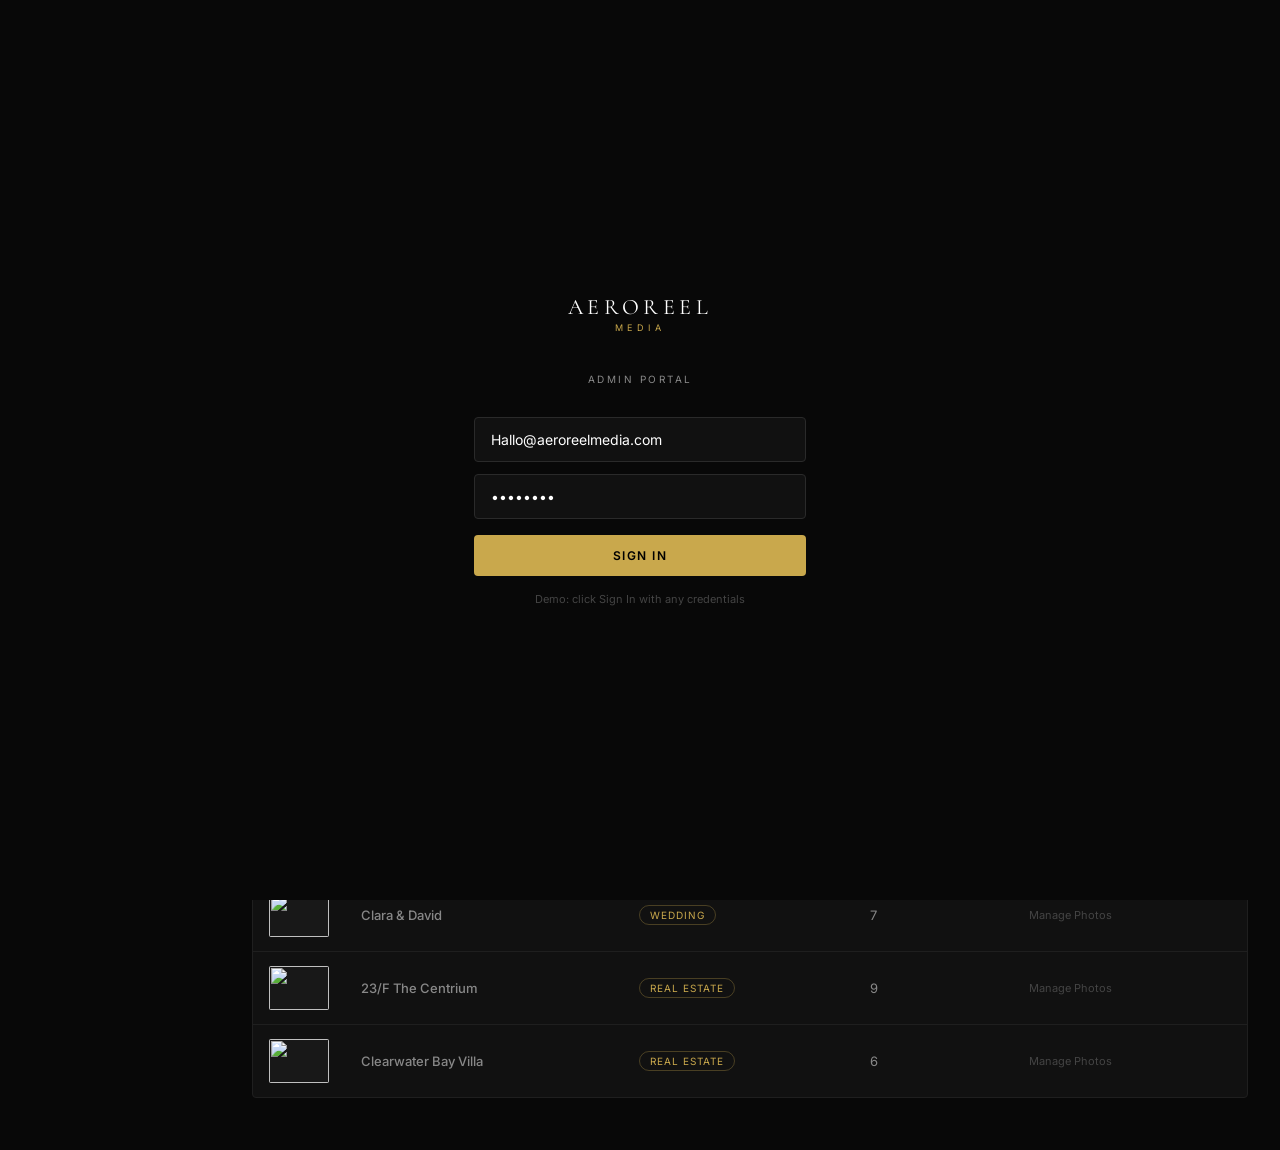
==== admin/index.html @ 2147b5cb "Restore: Aeroreel Media — aerial & visual storytelling site" ====
<!DOCTYPE html>
<html lang="en">
<head>
  <meta charset="UTF-8">
  <meta name="viewport" content="width=device-width, initial-scale=1.0">
  <title>Aeroreel Admin</title>
  <link rel="preconnect" href="https://fonts.googleapis.com">
  <link rel="preconnect" href="https://fonts.gstatic.com" crossorigin>
  <link href="https://fonts.googleapis.com/css2?family=Cormorant+Garamond:ital,wght@0,300;0,400;1,400&family=Inter:wght@300;400;500;600&display=swap" rel="stylesheet">
  <style>
    :root {
      --bg:     #080808;
      --bg-2:   #111111;
      --bg-3:   #181818;
      --border: #1f1f1f;
      --border2:#2a2a2a;
      --accent: #C9A84C;
      --text:   #ffffff;
      --text-2: #888888;
      --text-3: #444444;
      --green:  #4caf7d;
      --red:    #e06060;
      --blue:   #5b8dee;
      --serif:  'Cormorant Garamond', Georgia, serif;
      --sans:   'Inter', -apple-system, sans-serif;
      --r: 4px;
      --ease: 0.25s ease;
    }
    *, *::before, *::after { box-sizing: border-box; margin: 0; padding: 0; }
    body { background: var(--bg); color: var(--text); font-family: var(--sans); font-size: 14px; -webkit-font-smoothing: antialiased; }
    a { color: inherit; text-decoration: none; }
    button { cursor: pointer; font-family: var(--sans); border: none; background: none; color: inherit; }
    input, textarea, select { font-family: var(--sans); }

    /* ── Login ── */
    .login-screen {
      position: fixed; inset: 0; background: var(--bg);
      display: flex; align-items: center; justify-content: center; z-index: 999;
      transition: opacity 0.4s ease;
    }
    .login-screen.hidden { opacity: 0; pointer-events: none; }
    .login-box { width: 100%; max-width: 380px; padding: 0 24px; display: flex; flex-direction: column; align-items: center; }
    .login-logo { margin-bottom: 40px; text-align: center; }
    .login-logo .logo-text { font-family: var(--serif); font-size: 22px; letter-spacing: 0.2em; }
    .login-logo .logo-sub { font-size: 9px; letter-spacing: 0.5em; color: var(--accent); text-transform: uppercase; margin-top: 2px; }
    .login-badge { font-size: 10px; letter-spacing: 0.25em; text-transform: uppercase; color: var(--text-2); margin-bottom: 32px; }
    .login-box input { width: 100%; padding: 13px 16px; margin-bottom: 12px; background: var(--bg-2); border: 1px solid var(--border2); border-radius: var(--r); color: var(--text); font-size: 14px; outline: none; transition: border-color var(--ease); }
    .login-box input:focus { border-color: var(--accent); }
    .login-box input::placeholder { color: var(--text-3); }
    .btn-login { width: 100%; padding: 13px; background: var(--accent); color: #000; font-size: 12px; font-weight: 600; letter-spacing: 0.12em; text-transform: uppercase; border-radius: var(--r); transition: background var(--ease); margin-top: 4px; }
    .btn-login:hover { background: #dbb85c; }
    .login-hint { font-size: 11px; color: var(--text-3); margin-top: 16px; }

    /* ── Layout ── */
    .admin-layout { display: flex; min-height: 100vh; }

    /* ── Sidebar ── */
    .sidebar { width: 220px; flex-shrink: 0; background: var(--bg-2); border-right: 1px solid var(--border); display: flex; flex-direction: column; position: fixed; top: 0; left: 0; bottom: 0; }
    .sidebar-logo { padding: 24px 20px; border-bottom: 1px solid var(--border); }
    .sidebar-logo .logo-text { font-family: var(--serif); font-size: 17px; letter-spacing: 0.18em; }
    .sidebar-logo .logo-sub { font-size: 8px; letter-spacing: 0.45em; color: var(--accent); text-transform: uppercase; margin-top: 1px; }
    .sidebar-nav { flex: 1; padding: 16px 0; }
    .nav-item { display: flex; align-items: center; gap: 12px; padding: 11px 20px; font-size: 12px; letter-spacing: 0.06em; color: var(--text-2); cursor: pointer; transition: all var(--ease); border-left: 2px solid transparent; }
    .nav-item:hover { color: var(--text); background: var(--bg-3); }
    .nav-item.active { color: var(--accent); border-left-color: var(--accent); background: rgba(201,168,76,0.05); }
    .nav-icon { width: 16px; text-align: center; font-size: 14px; }
    .sidebar-footer { padding: 16px 20px; border-top: 1px solid var(--border); }
    .logout-btn { display: flex; align-items: center; gap: 10px; font-size: 11px; letter-spacing: 0.08em; color: var(--text-3); transition: color var(--ease); width: 100%; text-align: left; padding: 8px 0; }
    .logout-btn:hover { color: var(--red); }

    /* ── Main ── */
    .main-content { flex: 1; margin-left: 220px; padding: 32px; min-height: 100vh; }
    .topbar { display: flex; justify-content: space-between; align-items: center; margin-bottom: 32px; flex-wrap: wrap; gap: 12px; }
    .page-title { font-family: var(--serif); font-size: 28px; font-weight: 300; }
    .page-subtitle { font-size: 12px; color: var(--text-2); margin-top: 2px; }
    .topbar-right { display: flex; align-items: center; gap: 10px; flex-wrap: wrap; }

    /* ── Buttons ── */
    .btn-sm { padding: 9px 18px; font-size: 11px; letter-spacing: 0.1em; text-transform: uppercase; border-radius: var(--r); transition: all var(--ease); font-weight: 500; display: inline-flex; align-items: center; gap: 6px; }
    .btn-accent { background: var(--accent); color: #000; }
    .btn-accent:hover { background: #dbb85c; }
    .btn-outline { border: 1px solid var(--border2); color: var(--text-2); }
    .btn-outline:hover { border-color: var(--accent); color: var(--accent); }
    .btn-danger { border: 1px solid rgba(224,96,96,0.3); color: var(--red); }
    .btn-danger:hover { background: rgba(224,96,96,0.1); }
    .btn-ghost { color: var(--text-2); padding: 9px 12px; }
    .btn-ghost:hover { color: var(--accent); }

    /* ── Stat Cards ── */
    .stat-cards { display: grid; grid-template-columns: repeat(4,1fr); gap: 16px; margin-bottom: 32px; }
    .stat-card { background: var(--bg-2); border: 1px solid var(--border); border-radius: var(--r); padding: 24px; }
    .stat-card-label { font-size: 10px; letter-spacing: 0.18em; text-transform: uppercase; color: var(--text-2); margin-bottom: 12px; }
    .stat-card-value { font-family: var(--serif); font-size: 40px; font-weight: 300; color: var(--accent); line-height: 1; }
    .stat-card-sub { font-size: 11px; color: var(--text-3); margin-top: 8px; }
    .dot { display: inline-block; width: 6px; height: 6px; border-radius: 50%; margin-right: 6px; }
    .dot-green { background: var(--green); }
    .dot-accent { background: var(--accent); }
    .dot-blue { background: var(--blue); }

    /* ── Tab Content ── */
    .tab-content { display: none; }
    .tab-content.active { display: block; }

    /* ── Panel views (sub-views within a tab) ── */
    .panel-view { display: none; }
    .panel-view.active { display: block; }

    /* ── Cards ── */
    .card { background: var(--bg-2); border: 1px solid var(--border); border-radius: var(--r); overflow: hidden; margin-bottom: 20px; }
    .card-header { display: flex; justify-content: space-between; align-items: center; padding: 18px 24px; border-bottom: 1px solid var(--border); flex-wrap: wrap; gap: 10px; }
    .card-title { font-size: 13px; font-weight: 500; letter-spacing: 0.04em; }
    .card-body { padding: 24px; }

    /* ── Table ── */
    .data-table { width: 100%; border-collapse: collapse; }
    .data-table th { text-align: left; font-size: 10px; letter-spacing: 0.15em; text-transform: uppercase; color: var(--text-3); font-weight: 500; padding: 12px 16px; border-bottom: 1px solid var(--border); }
    .data-table td { padding: 14px 16px; border-bottom: 1px solid var(--border); font-size: 13px; color: var(--text-2); vertical-align: middle; }
    .data-table tr:last-child td { border-bottom: none; }
    .data-table tr:hover td { background: var(--bg-3); }
    .td-main { color: var(--text); font-weight: 500; }
    .td-email { color: var(--text-2); }

    .thumb-cell { width: 60px; height: 44px; border-radius: 2px; overflow: hidden; background: var(--bg-3); }
    .thumb-cell img { width: 100%; height: 100%; object-fit: cover; }

    .badge { display: inline-block; padding: 3px 10px; font-size: 10px; letter-spacing: 0.06em; text-transform: uppercase; border-radius: 20px; font-weight: 500; }
    .badge-new { background: rgba(91,141,238,0.15); color: var(--blue); }
    .badge-review { background: rgba(201,168,76,0.15); color: var(--accent); }
    .badge-done { background: rgba(76,175,125,0.15); color: var(--green); }
    .badge-active { background: rgba(76,175,125,0.15); color: var(--green); }

    .cat-pill { display: inline-block; padding: 3px 10px; font-size: 10px; letter-spacing: 0.1em; text-transform: uppercase; border-radius: 20px; border: 1px solid rgba(201,168,76,0.3); color: var(--accent); }

    .action-btn { font-size: 11px; color: var(--text-3); padding: 5px 10px; border-radius: var(--r); transition: all var(--ease); }
    .action-btn:hover { color: var(--accent); background: rgba(201,168,76,0.08); }
    .action-btn.danger:hover { color: var(--red); background: rgba(224,96,96,0.08); }

    /* ── Projects List view ── */
    .projects-list-header { display: flex; justify-content: space-between; align-items: center; margin-bottom: 20px; flex-wrap: wrap; gap: 10px; }

    /* ── New / Edit Project Form ── */
    .panel-back { display: inline-flex; align-items: center; gap: 8px; font-size: 12px; letter-spacing: 0.08em; color: var(--text-2); margin-bottom: 28px; transition: color var(--ease); }
    .panel-back:hover { color: var(--accent); }
    .form-grid { display: grid; grid-template-columns: 1fr 1fr; gap: 16px; }
    .form-group { display: flex; flex-direction: column; gap: 7px; }
    .form-group.full { grid-column: span 2; }
    .form-label { font-size: 10px; letter-spacing: 0.12em; text-transform: uppercase; color: var(--text-2); }
    .form-input { padding: 12px 14px; background: var(--bg-3); border: 1px solid var(--border); border-radius: var(--r); color: var(--text); font-size: 13px; outline: none; transition: border-color var(--ease); }
    .form-input:focus { border-color: var(--accent); }
    .form-input::placeholder { color: var(--text-3); }
    select.form-input { cursor: pointer; }
    select.form-input option { background: var(--bg-2); }
    .form-input-check { display: grid; grid-template-columns: 1fr 1fr; gap: 8px; }
    .check-label { display: flex; align-items: center; gap: 8px; font-size: 12px; color: var(--text-2); cursor: pointer; }
    .check-label input { width: 14px; height: 14px; accent-color: var(--accent); }
    .form-footer { margin-top: 24px; display: flex; gap: 10px; }

    /* ── Cover upload in form ── */
    .cover-upload-zone { border: 2px dashed var(--border2); border-radius: var(--r); padding: 32px; display: flex; flex-direction: column; align-items: center; gap: 10px; cursor: pointer; transition: all var(--ease); background: var(--bg-3); text-align: center; }
    .cover-upload-zone:hover { border-color: var(--accent); background: rgba(201,168,76,0.04); }
    .cover-preview { width: 100%; max-width: 200px; aspect-ratio: 4/3; object-fit: cover; border-radius: var(--r); display: none; }

    /* ── Project Photos management view ── */
    .project-photos-header { margin-bottom: 24px; }
    .project-photos-title { font-family: var(--serif); font-size: 26px; font-weight: 300; }
    .project-photos-meta { font-size: 12px; color: var(--text-2); margin-top: 4px; }

    /* ── Upload zone ── */
    .upload-zone { border: 2px dashed var(--border2); border-radius: var(--r); padding: 48px 24px; display: flex; flex-direction: column; align-items: center; gap: 12px; cursor: pointer; transition: all var(--ease); background: var(--bg-3); text-align: center; }
    .upload-zone:hover, .upload-zone.drag { border-color: var(--accent); background: rgba(201,168,76,0.04); }
    .upload-icon { font-size: 32px; color: var(--text-3); }
    .upload-zone h4 { font-size: 14px; font-weight: 400; }
    .upload-zone p { font-size: 12px; color: var(--text-2); }

    .photo-management-grid { display: grid; grid-template-columns: repeat(auto-fill, minmax(140px, 1fr)); gap: 8px; margin-top: 20px; }
    .photo-mgmt-item { position: relative; aspect-ratio: 4/3; border-radius: var(--r); overflow: hidden; background: var(--bg-3); }
    .photo-mgmt-item img { width: 100%; height: 100%; object-fit: cover; }
    .photo-mgmt-item .photo-delete { position: absolute; top: 6px; right: 6px; width: 24px; height: 24px; border-radius: 50%; background: rgba(0,0,0,0.75); color: var(--text-2); font-size: 14px; display: flex; align-items: center; justify-content: center; opacity: 0; transition: opacity var(--ease); }
    .photo-mgmt-item:hover .photo-delete { opacity: 1; }
    .photo-mgmt-item .photo-delete:hover { color: var(--red); }
    .photo-num { position: absolute; bottom: 6px; left: 8px; font-size: 10px; color: rgba(255,255,255,0.5); }

    /* ── Search ── */
    .search-wrap { position: relative; }
    .search-wrap input { padding: 9px 14px 9px 34px; background: var(--bg-3); border: 1px solid var(--border); border-radius: var(--r); color: var(--text); font-size: 12px; outline: none; width: 220px; transition: border-color var(--ease); }
    .search-wrap input:focus { border-color: var(--accent); }
    .search-wrap input::placeholder { color: var(--text-3); }
    .search-icon { position: absolute; left: 11px; top: 50%; transform: translateY(-50%); color: var(--text-3); font-size: 13px; pointer-events: none; }

    /* ── Settings ── */
    .settings-grid { display: grid; grid-template-columns: 1fr 1fr; gap: 16px; }
    .settings-grid .form-group { margin-bottom: 0; }
    .settings-footer { margin-top: 24px; display: flex; gap: 10px; }

    /* ── Toast ── */
    .toast { position: fixed; bottom: 32px; right: 32px; background: var(--bg-2); border: 1px solid var(--border); border-left: 3px solid var(--green); padding: 14px 20px; border-radius: var(--r); font-size: 13px; transform: translateY(10px); opacity: 0; transition: all 0.3s ease; pointer-events: none; z-index: 9999; }
    .toast.show { transform: translateY(0); opacity: 1; }

    /* ── Confirm dialog ── */
    .confirm-overlay { position: fixed; inset: 0; background: rgba(0,0,0,0.7); z-index: 8000; display: flex; align-items: center; justify-content: center; opacity: 0; pointer-events: none; transition: opacity var(--ease); }
    .confirm-overlay.show { opacity: 1; pointer-events: all; }
    .confirm-box { background: var(--bg-2); border: 1px solid var(--border); border-radius: var(--r); padding: 32px; max-width: 360px; width: 90%; }
    .confirm-box h4 { font-family: var(--serif); font-size: 20px; margin-bottom: 10px; }
    .confirm-box p { font-size: 13px; color: var(--text-2); margin-bottom: 24px; line-height: 1.6; }
    .confirm-actions { display: flex; gap: 10px; justify-content: flex-end; }

    @media (max-width: 900px) {
      .stat-cards { grid-template-columns: repeat(2,1fr); }
      .settings-grid { grid-template-columns: 1fr; }
      .form-grid { grid-template-columns: 1fr; }
      .form-group.full { grid-column: span 1; }
    }
  </style>
</head>
<body>

  <!-- Login -->
  <div class="login-screen" id="loginScreen">
    <div class="login-box">
      <div class="login-logo">
        <div class="logo-text">AEROREEL</div>
        <div class="logo-sub">MEDIA</div>
      </div>
      <p class="login-badge">Admin Portal</p>
      <input type="email" id="loginEmail" placeholder="Email address" value="Hallo@aeroreelmedia.com">
      <input type="password" id="loginPass" placeholder="Password" value="••••••••">
      <button class="btn-login" id="loginBtn">Sign In</button>
      <p class="login-hint">Demo: click Sign In with any credentials</p>
    </div>
  </div>

  <!-- Admin Layout -->
  <div class="admin-layout">

    <!-- Sidebar -->
    <aside class="sidebar">
      <div class="sidebar-logo">
        <div class="logo-text">AEROREEL</div>
        <div class="logo-sub">MEDIA</div>
      </div>
      <nav class="sidebar-nav">
        <div class="nav-item active" data-tab="dashboard"><span class="nav-icon">▦</span> Dashboard</div>
        <div class="nav-item" data-tab="projects"><span class="nav-icon">◧</span> Projects</div>
        <div class="nav-item" data-tab="bookings"><span class="nav-icon">◈</span> Bookings</div>
        <div class="nav-item" data-tab="emails"><span class="nav-icon">✉</span> Email List</div>
        <div class="nav-item" data-tab="settings"><span class="nav-icon">◎</span> Settings</div>
      </nav>
      <div class="sidebar-footer">
        <button class="logout-btn" id="logoutBtn"><span>↩</span> Sign Out</button>
      </div>
    </aside>

    <!-- Main Content -->
    <main class="main-content">

      <!-- ═══ DASHBOARD ═══ -->
      <div class="tab-content active" id="tab-dashboard">
        <div class="topbar">
          <div>
            <h1 class="page-title">Dashboard</h1>
            <p class="page-subtitle">Welcome back, Andy</p>
          </div>
          <div class="topbar-right">
            <a href="../index.html" target="_blank" class="btn-sm btn-outline">← View Site</a>
          </div>
        </div>

        <div class="stat-cards">
          <div class="stat-card">
            <p class="stat-card-label">New Bookings</p>
            <p class="stat-card-value">12</p>
            <p class="stat-card-sub"><span class="dot dot-green"></span>3 this week</p>
          </div>
          <div class="stat-card">
            <p class="stat-card-label">Email Subscribers</p>
            <p class="stat-card-value">284</p>
            <p class="stat-card-sub"><span class="dot dot-accent"></span>+18 this month</p>
          </div>
          <div class="stat-card">
            <p class="stat-card-label">Active Projects</p>
            <p class="stat-card-value" id="dashProjectCount">10</p>
            <p class="stat-card-sub"><span class="dot dot-blue"></span>Across 6 categories</p>
          </div>
          <div class="stat-card">
            <p class="stat-card-label">Total Photos</p>
            <p class="stat-card-value" id="dashPhotoCount">0</p>
            <p class="stat-card-sub"><span class="dot dot-green"></span>Across all projects</p>
          </div>
        </div>

        <div class="card">
          <div class="card-header">
            <span class="card-title">Recent Booking Inquiries</span>
            <button class="btn-sm btn-outline" onclick="switchTab('bookings')">View All</button>
          </div>
          <div class="card-body" style="padding:0">
            <table class="data-table">
              <thead><tr><th>Name</th><th>Event</th><th>Date</th><th>Status</th><th></th></tr></thead>
              <tbody>
                <tr><td class="td-main">Sarah Chan</td><td>Wedding</td><td>15 Jun 2024</td><td><span class="badge badge-new">New</span></td><td><button class="action-btn" onclick="showToast('Email window opened')">Reply</button></td></tr>
                <tr><td class="td-main">Tommy Lee</td><td>Real Estate</td><td>22 Jun 2024</td><td><span class="badge badge-review">In Review</span></td><td><button class="action-btn" onclick="showToast('Email window opened')">Reply</button></td></tr>
                <tr><td class="td-main">Priya Sharma</td><td>Corporate</td><td>8 Jul 2024</td><td><span class="badge badge-new">New</span></td><td><button class="action-btn" onclick="showToast('Email window opened')">Reply</button></td></tr>
                <tr><td class="td-main">Mark Tong</td><td>Construction</td><td>Ongoing</td><td><span class="badge badge-done">Confirmed</span></td><td><button class="action-btn">View</button></td></tr>
              </tbody>
            </table>
          </div>
        </div>

        <div class="card">
          <div class="card-header">
            <span class="card-title">Recent Projects Updated</span>
            <button class="btn-sm btn-outline" onclick="switchTab('projects')">Manage Projects</button>
          </div>
          <div class="card-body" style="padding:0" id="dashRecentProjects"></div>
        </div>
      </div>

      <!-- ═══ PROJECTS ═══ -->
      <div class="tab-content" id="tab-projects">

        <!-- View 1: Projects List -->
        <div class="panel-view active" id="view-list">
          <div class="topbar">
            <div>
              <h1 class="page-title">Projects</h1>
              <p class="page-subtitle" id="projectCountLabel">10 projects</p>
            </div>
            <div class="topbar-right">
              <div class="search-wrap">
                <span class="search-icon">⌕</span>
                <input type="text" id="projectSearch" placeholder="Search projects...">
              </div>
              <button class="btn-sm btn-accent" id="btnNewProject">+ New Project</button>
            </div>
          </div>
          <div class="card">
            <div class="card-body" style="padding:0">
              <table class="data-table" id="projectsTable">
                <thead>
                  <tr>
                    <th style="width:70px">Cover</th>
                    <th>Title</th>
                    <th>Category</th>
                    <th>Location</th>
                    <th>Date</th>
                    <th>Photos</th>
                    <th style="width:180px"></th>
                  </tr>
                </thead>
                <tbody id="projectsTableBody"></tbody>
              </table>
            </div>
          </div>
        </div>

        <!-- View 2: New / Edit Project Form -->
        <div class="panel-view" id="view-form">
          <button class="panel-back" id="formBack">← Back to Projects</button>
          <div class="topbar" style="margin-bottom:24px">
            <div>
              <h1 class="page-title" id="formTitle">New Project</h1>
              <p class="page-subtitle">Fill in the project details</p>
            </div>
          </div>
          <div class="card">
            <div class="card-body">
              <form id="projectForm" novalidate>
                <input type="hidden" id="editingProjectId">
                <div class="form-grid">
                  <div class="form-group">
                    <label class="form-label">Project Title *</label>
                    <input class="form-input" id="fTitle" placeholder="e.g. Sarah & Tom">
                  </div>
                  <div class="form-group">
                    <label class="form-label">Category *</label>
                    <select class="form-input" id="fCategory">
                      <option value="">— Select category —</option>
                      <option>Wedding</option>
                      <option>Real Estate</option>
                      <option>Corporate</option>
                      <option>Construction</option>
                      <option>Festival</option>
                      <option>Portrait</option>
                    </select>
                  </div>
                  <div class="form-group">
                    <label class="form-label">Location</label>
                    <input class="form-input" id="fLocation" placeholder="e.g. Repulse Bay, Hong Kong">
                  </div>
                  <div class="form-group">
                    <label class="form-label">Date</label>
                    <input class="form-input" id="fDate" placeholder="e.g. March 2024">
                  </div>
                  <div class="form-group">
                    <label class="form-label">Media Type</label>
                    <select class="form-input" id="fType">
                      <option>Photo</option>
                      <option>Video</option>
                      <option>Photo + Video</option>
                    </select>
                  </div>
                  <div class="form-group">
                    <label class="form-label">Services</label>
                    <div class="form-input-check" style="padding:12px 0">
                      <label class="check-label"><input type="checkbox" value="Drone Photography"> Drone Photography</label>
                      <label class="check-label"><input type="checkbox" value="Drone Videography"> Drone Videography</label>
                      <label class="check-label"><input type="checkbox" value="Ground Photography"> Ground Photography</label>
                      <label class="check-label"><input type="checkbox" value="Post-Production"> Post-Production</label>
                    </div>
                  </div>
                  <div class="form-group full">
                    <label class="form-label">Cover Photo</label>
                    <div class="cover-upload-zone" id="coverUploadZone">
                      <img class="cover-preview" id="coverPreview" alt="Cover preview">
                      <span class="upload-icon" id="coverUploadIcon">⬆</span>
                      <p id="coverUploadText">Click to upload cover photo</p>
                      <input type="file" id="coverFileInput" accept="image/*" style="display:none">
                    </div>
                  </div>
                </div>
                <div class="form-footer">
                  <button type="submit" class="btn-sm btn-accent">Save Project</button>
                  <button type="button" class="btn-sm btn-outline" id="formCancelBtn">Cancel</button>
                </div>
              </form>
            </div>
          </div>
        </div>

        <!-- View 3: Manage Photos for a Project -->
        <div class="panel-view" id="view-photos">
          <button class="panel-back" id="photosBack">← Back to Projects</button>
          <div class="topbar" style="margin-bottom:24px">
            <div class="project-photos-header">
              <h1 class="project-photos-title" id="photosProjectTitle"></h1>
              <p class="project-photos-meta" id="photosProjectMeta"></p>
            </div>
            <div class="topbar-right">
              <button class="btn-sm btn-accent" id="btnUploadMore">+ Upload Photos</button>
            </div>
          </div>
          <div class="card">
            <div class="card-header">
              <span class="card-title">Photo Gallery</span>
              <span class="card-title" id="photosCount" style="color:var(--text-3);font-weight:400"></span>
            </div>
            <div class="card-body">
              <div class="upload-zone" id="photosUploadZone" style="margin-bottom:20px;display:none">
                <div class="upload-icon">⬆</div>
                <h4>Drag &amp; drop photos here</h4>
                <p>JPG, PNG, WEBP — up to 20MB each</p>
                <input type="file" id="photosFileInput" multiple accept="image/*" style="display:none">
              </div>
              <div class="photo-management-grid" id="photoManagementGrid"></div>
            </div>
          </div>
        </div>

      </div>

      <!-- ═══ BOOKINGS ═══ -->
      <div class="tab-content" id="tab-bookings">
        <div class="topbar">
          <div>
            <h1 class="page-title">Bookings</h1>
            <p class="page-subtitle">Manage all incoming inquiries</p>
          </div>
          <div class="topbar-right">
            <div class="search-wrap">
              <span class="search-icon">⌕</span>
              <input type="text" placeholder="Search...">
            </div>
          </div>
        </div>
        <div class="card">
          <div class="card-body" style="padding:0">
            <table class="data-table">
              <thead><tr><th>Name</th><th>Email</th><th>Event Type</th><th>Date</th><th>Location</th><th>Newsletter</th><th>Status</th><th></th></tr></thead>
              <tbody>
                <tr><td class="td-main">Sarah Chan</td><td class="td-email">sarah.chan@gmail.com</td><td>Wedding</td><td>15 Jun 2024</td><td>Repulse Bay</td><td>✓</td><td><span class="badge badge-new">New</span></td><td><button class="action-btn" onclick="showToast('Email composed')">Reply</button></td></tr>
                <tr><td class="td-main">Tommy Lee</td><td class="td-email">tommy@propertyco.hk</td><td>Real Estate</td><td>22 Jun 2024</td><td>Mid-Levels</td><td>✓</td><td><span class="badge badge-review">In Review</span></td><td><button class="action-btn" onclick="showToast('Email composed')">Reply</button></td></tr>
                <tr><td class="td-main">Priya Sharma</td><td class="td-email">priya@corp.com</td><td>Corporate</td><td>8 Jul 2024</td><td>Wan Chai</td><td>—</td><td><span class="badge badge-new">New</span></td><td><button class="action-btn" onclick="showToast('Email composed')">Reply</button></td></tr>
                <tr><td class="td-main">Mark Tong</td><td class="td-email">m.tong@developer.hk</td><td>Construction</td><td>Ongoing</td><td>Kowloon Bay</td><td>✓</td><td><span class="badge badge-done">Confirmed</span></td><td><button class="action-btn">View</button></td></tr>
                <tr><td class="td-main">Clara Ng</td><td class="td-email">clara@studio.co</td><td>Portrait</td><td>29 Jun 2024</td><td>Victoria Peak</td><td>✓</td><td><span class="badge badge-done">Confirmed</span></td><td><button class="action-btn">View</button></td></tr>
                <tr><td class="td-main">Alex Poon</td><td class="td-email">alex.p@event.org</td><td>Festival</td><td>20 Jul 2024</td><td>West Kowloon</td><td>—</td><td><span class="badge badge-new">New</span></td><td><button class="action-btn" onclick="showToast('Email composed')">Reply</button></td></tr>
              </tbody>
            </table>
          </div>
        </div>
      </div>

      <!-- ═══ EMAIL LIST ═══ -->
      <div class="tab-content" id="tab-emails">
        <div class="topbar">
          <div>
            <h1 class="page-title">Email Subscribers</h1>
            <p class="page-subtitle">284 active subscribers</p>
          </div>
          <div class="topbar-right">
            <button class="btn-sm btn-outline" onclick="showToast('CSV exported')">Export CSV</button>
            <button class="btn-sm btn-accent" onclick="showToast('Compose window opened')">+ Compose Blast</button>
          </div>
        </div>
        <div class="card">
          <div class="card-header">
            <span class="card-title">Subscriber List</span>
            <div class="search-wrap"><span class="search-icon">⌕</span><input type="text" placeholder="Search emails..."></div>
          </div>
          <div class="card-body" style="padding:0">
            <table class="data-table">
              <thead><tr><th>Name</th><th>Email</th><th>Source</th><th>Subscribed</th><th>Status</th><th></th></tr></thead>
              <tbody>
                <tr><td class="td-main">Amy Wong</td><td class="td-email">amy.wong@email.com</td><td>Website Signup</td><td>25 May 2024</td><td><span class="badge badge-active">Active</span></td><td><button class="action-btn" onclick="showToast('Email sent to Amy')">Email</button></td></tr>
                <tr><td class="td-main">Daniel Ho</td><td class="td-email">d.ho@company.hk</td><td>Booking Form</td><td>24 May 2024</td><td><span class="badge badge-active">Active</span></td><td><button class="action-btn" onclick="showToast('Email sent to Daniel')">Email</button></td></tr>
                <tr><td class="td-main">Jessica Lam</td><td class="td-email">jessica@studio.co</td><td>Website Signup</td><td>23 May 2024</td><td><span class="badge badge-active">Active</span></td><td><button class="action-btn" onclick="showToast('Email sent')">Email</button></td></tr>
                <tr><td class="td-main">Kevin Chan</td><td class="td-email">kevin.c@hotmail.com</td><td>Booking Form</td><td>20 May 2024</td><td><span class="badge badge-active">Active</span></td><td><button class="action-btn" onclick="showToast('Email sent')">Email</button></td></tr>
                <tr><td class="td-main">Rachel Yip</td><td class="td-email">r.yip@gmail.com</td><td>Website Signup</td><td>18 May 2024</td><td><span class="badge badge-active">Active</span></td><td><button class="action-btn" onclick="showToast('Email sent')">Email</button></td></tr>
                <tr><td class="td-main">Marcus Liu</td><td class="td-email">marcus@design.hk</td><td>Booking Form</td><td>15 May 2024</td><td><span class="badge badge-active">Active</span></td><td><button class="action-btn" onclick="showToast('Email sent')">Email</button></td></tr>
              </tbody>
            </table>
          </div>
        </div>
      </div>

      <!-- ═══ SETTINGS ═══ -->
      <div class="tab-content" id="tab-settings">
        <div class="topbar">
          <div><h1 class="page-title">Settings</h1><p class="page-subtitle">Site configuration</p></div>
        </div>
        <div class="card">
          <div class="card-header"><span class="card-title">Business Information</span></div>
          <div class="card-body">
            <div class="settings-grid">
              <div class="form-group"><label class="form-label">Business Name</label><input class="form-input" value="Aeroreel Media"></div>
              <div class="form-group"><label class="form-label">Contact Email</label><input class="form-input" type="email" value="Hallo@aeroreelmedia.com"></div>
              <div class="form-group"><label class="form-label">Phone (Text Only)</label><input class="form-input" type="tel" value="825-288-2184"></div>
              <div class="form-group"><label class="form-label">Location</label><input class="form-input" value="Hong Kong"></div>
              <div class="form-group" style="grid-column:span 2"><label class="form-label">Tagline</label><input class="form-input" value="Your Story, Our Lens."></div>
            </div>
            <div class="settings-footer">
              <button class="btn-sm btn-accent" onclick="showToast('Settings saved ✓')">Save Changes</button>
            </div>
          </div>
        </div>
        <div class="card">
          <div class="card-header"><span class="card-title">Social Links</span></div>
          <div class="card-body">
            <div class="settings-grid">
              <div class="form-group"><label class="form-label">Instagram</label><input class="form-input" placeholder="https://instagram.com/aeroreelmedia"></div>
              <div class="form-group"><label class="form-label">YouTube</label><input class="form-input" placeholder="https://youtube.com/@aeroreelmedia"></div>
              <div class="form-group"><label class="form-label">Facebook</label><input class="form-input" placeholder="https://facebook.com/aeroreelmedia"></div>
            </div>
            <div class="settings-footer">
              <button class="btn-sm btn-accent" onclick="showToast('Social links saved ✓')">Save Changes</button>
            </div>
          </div>
        </div>
      </div>

    </main>
  </div>

  <!-- Confirm Dialog -->
  <div class="confirm-overlay" id="confirmOverlay">
    <div class="confirm-box">
      <h4 id="confirmTitle">Delete Project?</h4>
      <p id="confirmMsg">This will permanently remove this project and all its photos.</p>
      <div class="confirm-actions">
        <button class="btn-sm btn-outline" id="confirmCancel">Cancel</button>
        <button class="btn-sm btn-danger" id="confirmOk">Delete</button>
      </div>
    </div>
  </div>

  <!-- Toast -->
  <div class="toast" id="toast"></div>

  <script>
    /* ── Project data (mirrors main site) ── */
    let PROJECTS = [
      { id:'w1', category:'Wedding', type:'Photo', title:'Sarah & Tom', location:'Repulse Bay, Hong Kong', date:'March 2024', services:['Drone Photography','Ground Photography'], cover:'https://images.unsplash.com/photo-1519741497674-611481863552?w=300&q=60', photos: Array.from({length:8},(_,i)=>`https://picsum.photos/seed/w1${String.fromCharCode(97+i)}/400/300`) },
      { id:'w2', category:'Wedding', type:'Photo + Video', title:'Emma & James', location:'The Peak, Hong Kong', date:'November 2023', services:['Drone Videography','Drone Photography','Post-Production'], cover:'https://images.unsplash.com/photo-1465495976277-4387d4b0b4c6?w=300&q=60', photos: Array.from({length:6},(_,i)=>`https://picsum.photos/seed/w2${String.fromCharCode(97+i)}/400/300`) },
      { id:'w3', category:'Wedding', type:'Photo', title:'Clara & David', location:'Discovery Bay, Lantau', date:'June 2024', services:['Drone Photography','Ground Photography'], cover:'https://images.unsplash.com/photo-1583939003579-730e3918a45a?w=300&q=60', photos: Array.from({length:7},(_,i)=>`https://picsum.photos/seed/w3${String.fromCharCode(97+i)}/400/300`) },
      { id:'re1', category:'Real Estate', type:'Photo + Video', title:'23/F The Centrium', location:'Central, Hong Kong', date:'April 2024', services:['Drone Photography','Ground Photography','Post-Production'], cover:'https://images.unsplash.com/photo-1545324418-cc1a3fa10c00?w=300&q=60', photos: Array.from({length:9},(_,i)=>`https://picsum.photos/seed/re1${String.fromCharCode(97+i)}/400/300`) },
      { id:'re2', category:'Real Estate', type:'Photo', title:'Clearwater Bay Villa', location:'Sai Kung, Hong Kong', date:'January 2024', services:['Drone Photography','Ground Photography'], cover:'https://images.unsplash.com/photo-1560518883-ce09059eeffa?w=300&q=60', photos: Array.from({length:6},(_,i)=>`https://picsum.photos/seed/re2${String.fromCharCode(97+i)}/400/300`) },
      { id:'co1', category:'Corporate', type:'Photo + Video', title:'HSBC Annual Gala 2024', location:'Wan Chai, Hong Kong', date:'February 2024', services:['Drone Videography','Ground Photography','Post-Production'], cover:'https://images.unsplash.com/photo-1556761175-b413da4baf72?w=300&q=60', photos: Array.from({length:6},(_,i)=>`https://picsum.photos/seed/co1${String.fromCharCode(97+i)}/400/300`) },
      { id:'co2', category:'Corporate', type:'Video', title:'Nike HK Product Launch', location:'Causeway Bay, Hong Kong', date:'May 2024', services:['Drone Videography','Post-Production'], cover:'https://images.unsplash.com/photo-1542744173-8e7e53415bb0?w=300&q=60', photos: Array.from({length:5},(_,i)=>`https://picsum.photos/seed/co2${String.fromCharCode(97+i)}/400/300`) },
      { id:'cn1', category:'Construction', type:'Photo', title:'Kowloon Bay Development', location:'Kowloon Bay, Hong Kong', date:'Ongoing 2023–2024', services:['Drone Photography'], cover:'https://images.unsplash.com/photo-1504307651254-35680f356dfd?w=300&q=60', photos: Array.from({length:8},(_,i)=>`https://picsum.photos/seed/cn1${String.fromCharCode(97+i)}/400/300`) },
      { id:'fe1', category:'Festival', type:'Photo + Video', title:'Clockenflap 2023', location:'West Kowloon, Hong Kong', date:'November 2023', services:['Drone Videography','Ground Photography','Post-Production'], cover:'https://images.unsplash.com/photo-1533174072545-7a4b6ad7a6c3?w=300&q=60', photos: Array.from({length:6},(_,i)=>`https://picsum.photos/seed/fe1${String.fromCharCode(97+i)}/400/300`) },
      { id:'po1', category:'Portrait', type:'Photo', title:'Urban Landscapes Series', location:'Various, Hong Kong', date:'April 2024', services:['Ground Photography','Drone Photography'], cover:'https://images.unsplash.com/photo-1531746020798-e6953c6e8e04?w=300&q=60', photos: Array.from({length:6},(_,i)=>`https://picsum.photos/seed/po1${String.fromCharCode(97+i)}/400/300`) },
    ];

    /* ── Login / Logout ── */
    document.getElementById('loginBtn').addEventListener('click', () => {
      document.getElementById('loginScreen').classList.add('hidden');
      initDashboard();
    });
    document.addEventListener('keydown', e => {
      if (e.key === 'Enter' && !document.getElementById('loginScreen').classList.contains('hidden'))
        document.getElementById('loginBtn').click();
    });
    document.getElementById('logoutBtn').addEventListener('click', () => {
      document.getElementById('loginScreen').classList.remove('hidden');
    });

    /* ── Tab switching ── */
    function switchTab(name) {
      document.querySelectorAll('.nav-item').forEach(i => i.classList.remove('active'));
      document.querySelectorAll('.tab-content').forEach(t => t.classList.remove('active'));
      document.querySelector(`[data-tab="${name}"]`).classList.add('active');
      document.getElementById(`tab-${name}`).classList.add('active');
      if (name === 'projects') showView('list');
    }
    document.querySelectorAll('.nav-item').forEach(item => {
      item.addEventListener('click', () => switchTab(item.dataset.tab));
    });

    /* ── Panel view switching (within Projects tab) ── */
    function showView(name) {
      document.querySelectorAll('#tab-projects .panel-view').forEach(v => v.classList.remove('active'));
      document.getElementById(`view-${name}`).classList.add('active');
    }

    /* ── Init dashboard ── */
    function initDashboard() {
      const totalPhotos = PROJECTS.reduce((sum, p) => sum + p.photos.length, 0);
      document.getElementById('dashPhotoCount').textContent = totalPhotos;
      document.getElementById('dashProjectCount').textContent = PROJECTS.length;

      const recent = PROJECTS.slice(0, 5);
      const tbody = document.getElementById('dashRecentProjects');
      tbody.innerHTML = `<table class="data-table"><thead><tr><th style="width:70px">Cover</th><th>Title</th><th>Category</th><th>Photos</th><th></th></tr></thead><tbody>
        ${recent.map(p => `<tr>
          <td><div class="thumb-cell"><img src="${p.cover}" alt="" loading="lazy"></div></td>
          <td class="td-main">${p.title}</td>
          <td><span class="cat-pill">${p.category}</span></td>
          <td>${p.photos.length}</td>
          <td><button class="action-btn" onclick="switchTab('projects');setTimeout(()=>openPhotosView('${p.id}'),100)">Manage Photos</button></td>
        </tr>`).join('')}
      </tbody></table>`;
    }

    /* ── Render projects table ── */
    function renderProjectsTable(filter) {
      const list = filter ? PROJECTS.filter(p => p.title.toLowerCase().includes(filter.toLowerCase()) || p.category.toLowerCase().includes(filter.toLowerCase())) : PROJECTS;
      document.getElementById('projectCountLabel').textContent = `${list.length} project${list.length !== 1 ? 's' : ''}`;
      const tbody = document.getElementById('projectsTableBody');
      tbody.innerHTML = list.map(p => `
        <tr>
          <td><div class="thumb-cell"><img src="${p.cover}" alt="" loading="lazy"></div></td>
          <td class="td-main">${p.title}</td>
          <td><span class="cat-pill">${p.category}</span></td>
          <td>${p.location}</td>
          <td>${p.date}</td>
          <td>${p.photos.length} photos</td>
          <td style="text-align:right">
            <button class="action-btn" onclick="openEditForm('${p.id}')">Edit</button>
            <button class="action-btn" onclick="openPhotosView('${p.id}')">Photos</button>
            <button class="action-btn danger" onclick="confirmDelete('${p.id}')">Delete</button>
          </td>
        </tr>
      `).join('');
    }

    document.getElementById('projectSearch').addEventListener('input', e => renderProjectsTable(e.target.value));

    /* ── New project ── */
    document.getElementById('btnNewProject').addEventListener('click', () => {
      document.getElementById('editingProjectId').value = '';
      document.getElementById('projectForm').reset();
      document.getElementById('formTitle').textContent = 'New Project';
      document.getElementById('coverPreview').style.display = 'none';
      document.getElementById('coverUploadIcon').style.display = '';
      document.getElementById('coverUploadText').textContent = 'Click to upload cover photo';
      showView('form');
    });
    document.getElementById('formBack').addEventListener('click', () => showView('list'));
    document.getElementById('formCancelBtn').addEventListener('click', () => showView('list'));

    /* ── Edit project ── */
    function openEditForm(id) {
      const p = PROJECTS.find(x => x.id === id);
      if (!p) return;
      document.getElementById('editingProjectId').value = id;
      document.getElementById('fTitle').value = p.title;
      document.getElementById('fCategory').value = p.category;
      document.getElementById('fLocation').value = p.location;
      document.getElementById('fDate').value = p.date;
      document.getElementById('fType').value = p.type;
      document.getElementById('formTitle').textContent = 'Edit Project';
      // Cover preview
      const prev = document.getElementById('coverPreview');
      prev.src = p.cover;
      prev.style.display = 'block';
      document.getElementById('coverUploadIcon').style.display = 'none';
      document.getElementById('coverUploadText').textContent = 'Click to change cover';
      showView('form');
    }

    /* ── Cover photo upload in form ── */
    const coverZone = document.getElementById('coverUploadZone');
    const coverInput = document.getElementById('coverFileInput');
    coverZone.addEventListener('click', () => coverInput.click());
    coverInput.addEventListener('change', () => {
      const file = coverInput.files[0];
      if (!file) return;
      const reader = new FileReader();
      reader.onload = e => {
        const prev = document.getElementById('coverPreview');
        prev.src = e.target.result;
        prev.style.display = 'block';
        document.getElementById('coverUploadIcon').style.display = 'none';
        document.getElementById('coverUploadText').textContent = 'Click to change cover';
      };
      reader.readAsDataURL(file);
    });

    /* ── Save project form ── */
    document.getElementById('projectForm').addEventListener('submit', e => {
      e.preventDefault();
      const title = document.getElementById('fTitle').value.trim();
      const category = document.getElementById('fCategory').value;
      if (!title || !category) { showToast('Please fill in title and category'); return; }

      const editId = document.getElementById('editingProjectId').value;
      if (editId) {
        const p = PROJECTS.find(x => x.id === editId);
        if (p) {
          p.title = title;
          p.category = category;
          p.location = document.getElementById('fLocation').value;
          p.date = document.getElementById('fDate').value;
          p.type = document.getElementById('fType').value;
          showToast('Project updated ✓');
        }
      } else {
        const newId = 'proj_' + Date.now();
        PROJECTS.push({
          id: newId,
          category,
          type: document.getElementById('fType').value,
          title,
          location: document.getElementById('fLocation').value,
          date: document.getElementById('fDate').value,
          services: [],
          cover: 'https://picsum.photos/seed/' + newId + '/300/225',
          photos: []
        });
        showToast('Project created ✓');
      }
      renderProjectsTable();
      showView('list');
    });

    /* ── Manage photos for a project ── */
    let currentPhotoProjectId = null;

    function openPhotosView(id) {
      const p = PROJECTS.find(x => x.id === id);
      if (!p) return;
      currentPhotoProjectId = id;
      document.getElementById('photosProjectTitle').textContent = p.title;
      document.getElementById('photosProjectMeta').textContent = `${p.category} · ${p.location} · ${p.date}`;
      renderPhotoGrid(p);
      document.getElementById('photosUploadZone').style.display = 'none';
      showView('photos');
    }

    function renderPhotoGrid(p) {
      document.getElementById('photosCount').textContent = `${p.photos.length} photo${p.photos.length !== 1 ? 's' : ''}`;
      const grid = document.getElementById('photoManagementGrid');
      grid.innerHTML = p.photos.map((src, i) => `
        <div class="photo-mgmt-item" data-index="${i}">
          <img src="${src}" alt="" loading="lazy">
          <button class="photo-delete" onclick="deletePhoto('${p.id}',${i})" title="Delete">×</button>
          <span class="photo-num">${i + 1}</span>
        </div>
      `).join('');
    }

    function deletePhoto(projectId, idx) {
      const p = PROJECTS.find(x => x.id === projectId);
      if (!p) return;
      p.photos.splice(idx, 1);
      renderPhotoGrid(p);
      showToast('Photo removed');
    }

    document.getElementById('photosBack').addEventListener('click', () => {
      renderProjectsTable();
      showView('list');
    });

    /* Upload more photos */
    const photosUploadZone = document.getElementById('photosUploadZone');
    const photosFileInput = document.getElementById('photosFileInput');

    document.getElementById('btnUploadMore').addEventListener('click', () => {
      const isVisible = photosUploadZone.style.display !== 'none';
      photosUploadZone.style.display = isVisible ? 'none' : 'flex';
      photosUploadZone.style.flexDirection = 'column';
      photosUploadZone.style.alignItems = 'center';
    });

    photosUploadZone.addEventListener('click', () => photosFileInput.click());
    photosUploadZone.addEventListener('dragover', e => { e.preventDefault(); photosUploadZone.classList.add('drag'); });
    photosUploadZone.addEventListener('dragleave', () => photosUploadZone.classList.remove('drag'));
    photosUploadZone.addEventListener('drop', e => { e.preventDefault(); photosUploadZone.classList.remove('drag'); handlePhotoFiles(e.dataTransfer.files); });
    photosFileInput.addEventListener('change', () => handlePhotoFiles(photosFileInput.files));

    function handlePhotoFiles(files) {
      const p = PROJECTS.find(x => x.id === currentPhotoProjectId);
      if (!p) return;
      Array.from(files).forEach(file => {
        if (!file.type.startsWith('image/')) return;
        const reader = new FileReader();
        reader.onload = ev => {
          p.photos.push(ev.target.result);
          renderPhotoGrid(p);
        };
        reader.readAsDataURL(file);
      });
      showToast(`${files.length} photo${files.length > 1 ? 's' : ''} uploaded`);
      photosUploadZone.style.display = 'none';
    }

    /* ── Delete project confirm ── */
    let pendingDeleteId = null;
    const confirmOverlay = document.getElementById('confirmOverlay');

    function confirmDelete(id) {
      const p = PROJECTS.find(x => x.id === id);
      if (!p) return;
      pendingDeleteId = id;
      document.getElementById('confirmTitle').textContent = `Delete "${p.title}"?`;
      document.getElementById('confirmMsg').textContent = `This will permanently remove this project and all ${p.photos.length} photos.`;
      confirmOverlay.classList.add('show');
    }
    document.getElementById('confirmCancel').addEventListener('click', () => { confirmOverlay.classList.remove('show'); pendingDeleteId = null; });
    document.getElementById('confirmOk').addEventListener('click', () => {
      if (pendingDeleteId) {
        PROJECTS = PROJECTS.filter(p => p.id !== pendingDeleteId);
        renderProjectsTable();
        showToast('Project deleted');
        confirmOverlay.classList.remove('show');
        pendingDeleteId = null;
      }
    });

    /* ── Toast ── */
    function showToast(msg) {
      const t = document.getElementById('toast');
      t.textContent = msg;
      t.classList.add('show');
      setTimeout(() => t.classList.remove('show'), 2800);
    }

    /* ── Init on load ── */
    renderProjectsTable();
    initDashboard();
  </script>
</body>
</html>
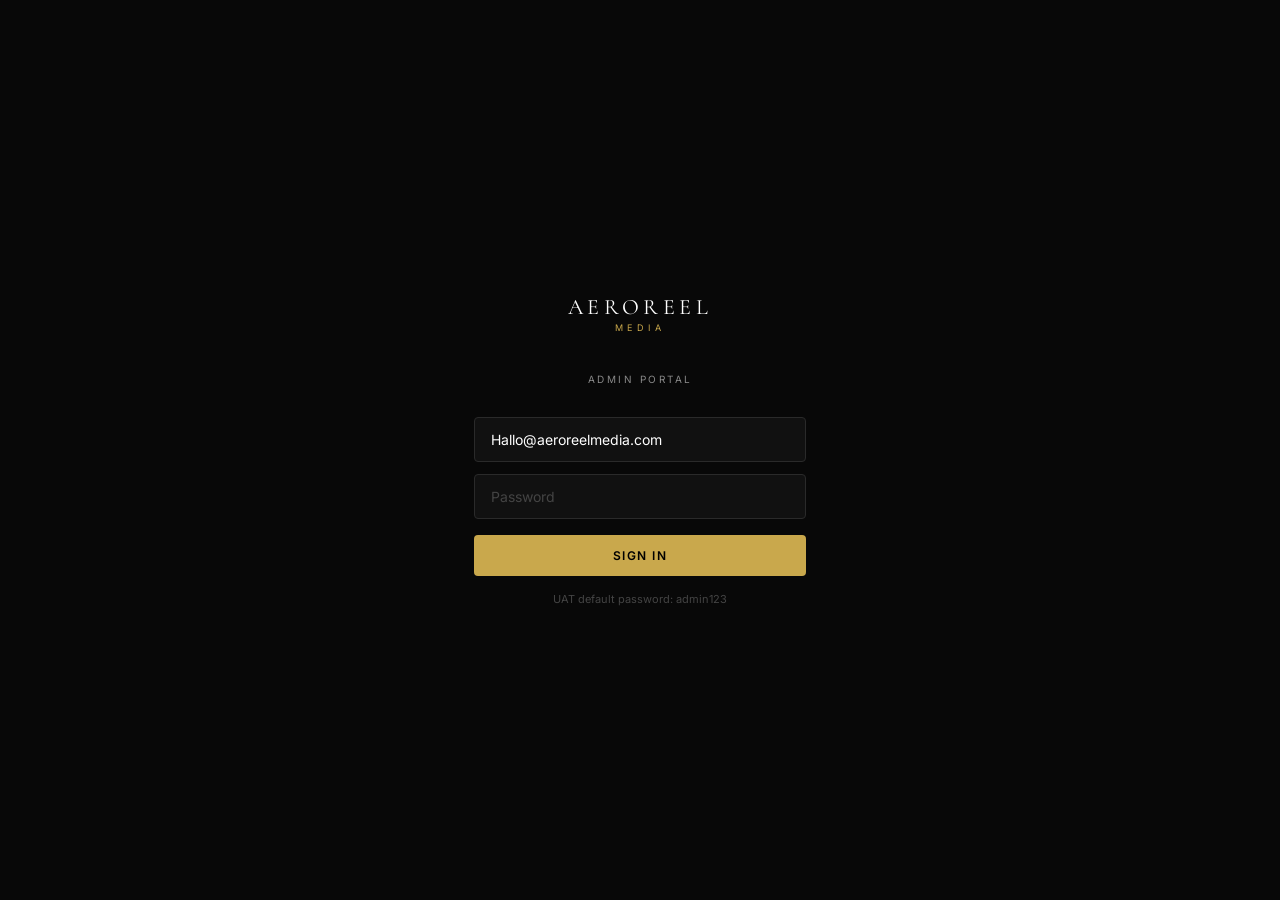
==== commit aebff6bb: "v1.1" ====
--- a/admin/index.html
+++ b/admin/index.html
@@ -179,6 +179,10 @@
     .photo-mgmt-item:hover .photo-delete { opacity: 1; }
     .photo-mgmt-item .photo-delete:hover { color: var(--red); }
     .photo-num { position: absolute; bottom: 6px; left: 8px; font-size: 10px; color: rgba(255,255,255,0.5); }
+    .photo-mgmt-item .video-fallback { width: 100%; height: 100%; background: linear-gradient(135deg, var(--bg-3), #0c0c0c); }
+    .photo-mgmt-item .play-badge { position: absolute; top: 50%; left: 50%; transform: translate(-50%,-50%); font-size: 20px; color: #fff; text-shadow: 0 1px 6px rgba(0,0,0,0.6); pointer-events: none; }
+    .video-add-row { display: flex; gap: 8px; margin-bottom: 16px; }
+    .video-add-row .form-input { flex: 1; }
 
     /* ── Search ── */
     .search-wrap { position: relative; }
@@ -223,9 +227,9 @@
       </div>
       <p class="login-badge">Admin Portal</p>
       <input type="email" id="loginEmail" placeholder="Email address" value="Hallo@aeroreelmedia.com">
-      <input type="password" id="loginPass" placeholder="Password" value="••••••••">
+      <input type="password" id="loginPass" placeholder="Password">
       <button class="btn-login" id="loginBtn">Sign In</button>
-      <p class="login-hint">Demo: click Sign In with any credentials</p>
+      <p class="login-hint">UAT default password: admin123</p>
     </div>
   </div>
 
@@ -267,19 +271,19 @@
 
         <div class="stat-cards">
           <div class="stat-card">
-            <p class="stat-card-label">New Bookings</p>
-            <p class="stat-card-value">12</p>
-            <p class="stat-card-sub"><span class="dot dot-green"></span>3 this week</p>
+            <p class="stat-card-label">Bookings</p>
+            <p class="stat-card-value" id="dashBookingCount">0</p>
+            <p class="stat-card-sub"><span class="dot dot-green"></span>Total inquiries</p>
           </div>
           <div class="stat-card">
             <p class="stat-card-label">Email Subscribers</p>
-            <p class="stat-card-value">284</p>
-            <p class="stat-card-sub"><span class="dot dot-accent"></span>+18 this month</p>
+            <p class="stat-card-value" id="dashSubCount">0</p>
+            <p class="stat-card-sub"><span class="dot dot-accent"></span>On the list</p>
           </div>
           <div class="stat-card">
             <p class="stat-card-label">Active Projects</p>
             <p class="stat-card-value" id="dashProjectCount">10</p>
-            <p class="stat-card-sub"><span class="dot dot-blue"></span>Across 6 categories</p>
+            <p class="stat-card-sub"><span class="dot dot-blue"></span>Across 4 sectors</p>
           </div>
           <div class="stat-card">
             <p class="stat-card-label">Total Photos</p>
@@ -295,13 +299,8 @@
           </div>
           <div class="card-body" style="padding:0">
             <table class="data-table">
-              <thead><tr><th>Name</th><th>Event</th><th>Date</th><th>Status</th><th></th></tr></thead>
-              <tbody>
-                <tr><td class="td-main">Sarah Chan</td><td>Wedding</td><td>15 Jun 2024</td><td><span class="badge badge-new">New</span></td><td><button class="action-btn" onclick="showToast('Email window opened')">Reply</button></td></tr>
-                <tr><td class="td-main">Tommy Lee</td><td>Real Estate</td><td>22 Jun 2024</td><td><span class="badge badge-review">In Review</span></td><td><button class="action-btn" onclick="showToast('Email window opened')">Reply</button></td></tr>
-                <tr><td class="td-main">Priya Sharma</td><td>Corporate</td><td>8 Jul 2024</td><td><span class="badge badge-new">New</span></td><td><button class="action-btn" onclick="showToast('Email window opened')">Reply</button></td></tr>
-                <tr><td class="td-main">Mark Tong</td><td>Construction</td><td>Ongoing</td><td><span class="badge badge-done">Confirmed</span></td><td><button class="action-btn">View</button></td></tr>
-              </tbody>
+              <thead><tr><th>Name</th><th>Industry</th><th>Date</th><th>Status</th><th></th></tr></thead>
+              <tbody id="dashRecentBookings"></tbody>
             </table>
           </div>
         </div>
@@ -326,6 +325,7 @@
               <p class="page-subtitle" id="projectCountLabel">10 projects</p>
             </div>
             <div class="topbar-right">
+              <button class="btn-sm btn-danger" id="btnDeleteProjects" disabled>Delete Selected</button>
               <div class="search-wrap">
                 <span class="search-icon">⌕</span>
                 <input type="text" id="projectSearch" placeholder="Search projects...">
@@ -338,12 +338,13 @@
               <table class="data-table" id="projectsTable">
                 <thead>
                   <tr>
+                    <th style="width:36px"><input type="checkbox" id="checkAllProjects"></th>
                     <th style="width:70px">Cover</th>
                     <th>Title</th>
-                    <th>Category</th>
+                    <th>Industry</th>
                     <th>Location</th>
                     <th>Date</th>
-                    <th>Photos</th>
+                    <th>Items</th>
                     <th style="width:180px"></th>
                   </tr>
                 </thead>
@@ -369,23 +370,21 @@
                 <div class="form-grid">
                   <div class="form-group">
                     <label class="form-label">Project Title *</label>
-                    <input class="form-input" id="fTitle" placeholder="e.g. Sarah & Tom">
+                    <input class="form-input" id="fTitle" placeholder="e.g. Skyline Tower — Site Progress">
                   </div>
                   <div class="form-group">
-                    <label class="form-label">Category *</label>
+                    <label class="form-label">Industry *</label>
                     <select class="form-input" id="fCategory">
-                      <option value="">— Select category —</option>
-                      <option>Wedding</option>
-                      <option>Real Estate</option>
-                      <option>Corporate</option>
+                      <option value="">— Select industry —</option>
                       <option>Construction</option>
-                      <option>Festival</option>
-                      <option>Portrait</option>
+                      <option>Hospitality</option>
+                      <option>Commercial &amp; Brand</option>
+                      <option>Corporate Events</option>
                     </select>
                   </div>
                   <div class="form-group">
                     <label class="form-label">Location</label>
-                    <input class="form-input" id="fLocation" placeholder="e.g. Repulse Bay, Hong Kong">
+                    <input class="form-input" id="fLocation" placeholder="e.g. Calgary, AB / Central, Hong Kong">
                   </div>
                   <div class="form-group">
                     <label class="form-label">Date</label>
@@ -402,10 +401,12 @@
                   <div class="form-group">
                     <label class="form-label">Services</label>
                     <div class="form-input-check" style="padding:12px 0">
-                      <label class="check-label"><input type="checkbox" value="Drone Photography"> Drone Photography</label>
-                      <label class="check-label"><input type="checkbox" value="Drone Videography"> Drone Videography</label>
-                      <label class="check-label"><input type="checkbox" value="Ground Photography"> Ground Photography</label>
-                      <label class="check-label"><input type="checkbox" value="Post-Production"> Post-Production</label>
+                      <label class="check-label"><input type="checkbox" value="Cinematic Video Production"> Cinematic Video Production</label>
+                      <label class="check-label"><input type="checkbox" value="Site Progress & Drone Media"> Site Progress &amp; Drone Media</label>
+                      <label class="check-label"><input type="checkbox" value="Commercial Photography"> Commercial Photography</label>
+                      <label class="check-label"><input type="checkbox" value="Short-Form Video Marketing"> Short-Form Video Marketing</label>
+                      <label class="check-label"><input type="checkbox" value="Social Media Management"> Social Media Management</label>
+                      <label class="check-label"><input type="checkbox" value="Web Design & Google SEO"> Web Design &amp; Google SEO</label>
                     </div>
                   </div>
                   <div class="form-group full">
@@ -451,6 +452,10 @@
                 <p>JPG, PNG, WEBP — up to 20MB each</p>
                 <input type="file" id="photosFileInput" multiple accept="image/*" style="display:none">
               </div>
+              <div class="video-add-row">
+                <input type="text" class="form-input" id="videoUrlInput" placeholder="Paste a YouTube or Vimeo link to add a video…">
+                <button class="btn-sm btn-accent" id="btnAddVideo">+ Add Video</button>
+              </div>
               <div class="photo-management-grid" id="photoManagementGrid"></div>
             </div>
           </div>
@@ -466,6 +471,7 @@
             <p class="page-subtitle">Manage all incoming inquiries</p>
           </div>
           <div class="topbar-right">
+            <button class="btn-sm btn-danger" id="btnDeleteBookings" disabled>Delete Selected</button>
             <div class="search-wrap">
               <span class="search-icon">⌕</span>
               <input type="text" placeholder="Search...">
@@ -475,15 +481,8 @@
         <div class="card">
           <div class="card-body" style="padding:0">
             <table class="data-table">
-              <thead><tr><th>Name</th><th>Email</th><th>Event Type</th><th>Date</th><th>Location</th><th>Newsletter</th><th>Status</th><th></th></tr></thead>
-              <tbody>
-                <tr><td class="td-main">Sarah Chan</td><td class="td-email">sarah.chan@gmail.com</td><td>Wedding</td><td>15 Jun 2024</td><td>Repulse Bay</td><td>✓</td><td><span class="badge badge-new">New</span></td><td><button class="action-btn" onclick="showToast('Email composed')">Reply</button></td></tr>
-                <tr><td class="td-main">Tommy Lee</td><td class="td-email">tommy@propertyco.hk</td><td>Real Estate</td><td>22 Jun 2024</td><td>Mid-Levels</td><td>✓</td><td><span class="badge badge-review">In Review</span></td><td><button class="action-btn" onclick="showToast('Email composed')">Reply</button></td></tr>
-                <tr><td class="td-main">Priya Sharma</td><td class="td-email">priya@corp.com</td><td>Corporate</td><td>8 Jul 2024</td><td>Wan Chai</td><td>—</td><td><span class="badge badge-new">New</span></td><td><button class="action-btn" onclick="showToast('Email composed')">Reply</button></td></tr>
-                <tr><td class="td-main">Mark Tong</td><td class="td-email">m.tong@developer.hk</td><td>Construction</td><td>Ongoing</td><td>Kowloon Bay</td><td>✓</td><td><span class="badge badge-done">Confirmed</span></td><td><button class="action-btn">View</button></td></tr>
-                <tr><td class="td-main">Clara Ng</td><td class="td-email">clara@studio.co</td><td>Portrait</td><td>29 Jun 2024</td><td>Victoria Peak</td><td>✓</td><td><span class="badge badge-done">Confirmed</span></td><td><button class="action-btn">View</button></td></tr>
-                <tr><td class="td-main">Alex Poon</td><td class="td-email">alex.p@event.org</td><td>Festival</td><td>20 Jul 2024</td><td>West Kowloon</td><td>—</td><td><span class="badge badge-new">New</span></td><td><button class="action-btn" onclick="showToast('Email composed')">Reply</button></td></tr>
-              </tbody>
+              <thead><tr><th style="width:36px"><input type="checkbox" id="checkAllBookings"></th><th>Name</th><th>Email</th><th>Industry</th><th>Date</th><th>Location</th><th>Newsletter</th><th>Status</th><th></th></tr></thead>
+              <tbody id="bookingsTableBody"></tbody>
             </table>
           </div>
         </div>
@@ -497,6 +496,7 @@
             <p class="page-subtitle">284 active subscribers</p>
           </div>
           <div class="topbar-right">
+            <button class="btn-sm btn-danger" id="btnDeleteSubscribers" disabled>Delete Selected</button>
             <button class="btn-sm btn-outline" onclick="showToast('CSV exported')">Export CSV</button>
             <button class="btn-sm btn-accent" onclick="showToast('Compose window opened')">+ Compose Blast</button>
           </div>
@@ -508,15 +508,8 @@
           </div>
           <div class="card-body" style="padding:0">
             <table class="data-table">
-              <thead><tr><th>Name</th><th>Email</th><th>Source</th><th>Subscribed</th><th>Status</th><th></th></tr></thead>
-              <tbody>
-                <tr><td class="td-main">Amy Wong</td><td class="td-email">amy.wong@email.com</td><td>Website Signup</td><td>25 May 2024</td><td><span class="badge badge-active">Active</span></td><td><button class="action-btn" onclick="showToast('Email sent to Amy')">Email</button></td></tr>
-                <tr><td class="td-main">Daniel Ho</td><td class="td-email">d.ho@company.hk</td><td>Booking Form</td><td>24 May 2024</td><td><span class="badge badge-active">Active</span></td><td><button class="action-btn" onclick="showToast('Email sent to Daniel')">Email</button></td></tr>
-                <tr><td class="td-main">Jessica Lam</td><td class="td-email">jessica@studio.co</td><td>Website Signup</td><td>23 May 2024</td><td><span class="badge badge-active">Active</span></td><td><button class="action-btn" onclick="showToast('Email sent')">Email</button></td></tr>
-                <tr><td class="td-main">Kevin Chan</td><td class="td-email">kevin.c@hotmail.com</td><td>Booking Form</td><td>20 May 2024</td><td><span class="badge badge-active">Active</span></td><td><button class="action-btn" onclick="showToast('Email sent')">Email</button></td></tr>
-                <tr><td class="td-main">Rachel Yip</td><td class="td-email">r.yip@gmail.com</td><td>Website Signup</td><td>18 May 2024</td><td><span class="badge badge-active">Active</span></td><td><button class="action-btn" onclick="showToast('Email sent')">Email</button></td></tr>
-                <tr><td class="td-main">Marcus Liu</td><td class="td-email">marcus@design.hk</td><td>Booking Form</td><td>15 May 2024</td><td><span class="badge badge-active">Active</span></td><td><button class="action-btn" onclick="showToast('Email sent')">Email</button></td></tr>
-              </tbody>
+              <thead><tr><th style="width:36px"><input type="checkbox" id="checkAllSubscribers"></th><th>Name</th><th>Email</th><th>Source</th><th>Subscribed</th><th>Status</th><th></th></tr></thead>
+              <tbody id="subscribersTableBody"></tbody>
             </table>
           </div>
         </div>
@@ -534,7 +527,7 @@
               <div class="form-group"><label class="form-label">Business Name</label><input class="form-input" value="Aeroreel Media"></div>
               <div class="form-group"><label class="form-label">Contact Email</label><input class="form-input" type="email" value="Hallo@aeroreelmedia.com"></div>
               <div class="form-group"><label class="form-label">Phone (Text Only)</label><input class="form-input" type="tel" value="825-288-2184"></div>
-              <div class="form-group"><label class="form-label">Location</label><input class="form-input" value="Hong Kong"></div>
+              <div class="form-group"><label class="form-label">Location</label><input class="form-input" value="Calgary / Hong Kong"></div>
               <div class="form-group" style="grid-column:span 2"><label class="form-label">Tagline</label><input class="form-input" value="Your Story, Our Lens."></div>
             </div>
             <div class="settings-footer">
@@ -572,34 +565,81 @@
     </div>
   </div>
 
+  <!-- Edit Dialog (bookings / subscribers) -->
+  <div class="confirm-overlay" id="editOverlay">
+    <div class="confirm-box" style="max-width:440px">
+      <h4 id="editTitle">Edit</h4>
+      <div id="editFields" style="display:flex;flex-direction:column;gap:14px;margin-bottom:20px;max-height:60vh;overflow:auto"></div>
+      <div class="confirm-actions">
+        <button class="btn-sm btn-outline" id="editCancel">Cancel</button>
+        <button class="btn-sm btn-accent" id="editSave">Save</button>
+      </div>
+    </div>
+  </div>
+
   <!-- Toast -->
   <div class="toast" id="toast"></div>
 
   <script>
-    /* ── Project data (mirrors main site) ── */
-    let PROJECTS = [
-      { id:'w1', category:'Wedding', type:'Photo', title:'Sarah & Tom', location:'Repulse Bay, Hong Kong', date:'March 2024', services:['Drone Photography','Ground Photography'], cover:'https://images.unsplash.com/photo-1519741497674-611481863552?w=300&q=60', photos: Array.from({length:8},(_,i)=>`https://picsum.photos/seed/w1${String.fromCharCode(97+i)}/400/300`) },
-      { id:'w2', category:'Wedding', type:'Photo + Video', title:'Emma & James', location:'The Peak, Hong Kong', date:'November 2023', services:['Drone Videography','Drone Photography','Post-Production'], cover:'https://images.unsplash.com/photo-1465495976277-4387d4b0b4c6?w=300&q=60', photos: Array.from({length:6},(_,i)=>`https://picsum.photos/seed/w2${String.fromCharCode(97+i)}/400/300`) },
-      { id:'w3', category:'Wedding', type:'Photo', title:'Clara & David', location:'Discovery Bay, Lantau', date:'June 2024', services:['Drone Photography','Ground Photography'], cover:'https://images.unsplash.com/photo-1583939003579-730e3918a45a?w=300&q=60', photos: Array.from({length:7},(_,i)=>`https://picsum.photos/seed/w3${String.fromCharCode(97+i)}/400/300`) },
-      { id:'re1', category:'Real Estate', type:'Photo + Video', title:'23/F The Centrium', location:'Central, Hong Kong', date:'April 2024', services:['Drone Photography','Ground Photography','Post-Production'], cover:'https://images.unsplash.com/photo-1545324418-cc1a3fa10c00?w=300&q=60', photos: Array.from({length:9},(_,i)=>`https://picsum.photos/seed/re1${String.fromCharCode(97+i)}/400/300`) },
-      { id:'re2', category:'Real Estate', type:'Photo', title:'Clearwater Bay Villa', location:'Sai Kung, Hong Kong', date:'January 2024', services:['Drone Photography','Ground Photography'], cover:'https://images.unsplash.com/photo-1560518883-ce09059eeffa?w=300&q=60', photos: Array.from({length:6},(_,i)=>`https://picsum.photos/seed/re2${String.fromCharCode(97+i)}/400/300`) },
-      { id:'co1', category:'Corporate', type:'Photo + Video', title:'HSBC Annual Gala 2024', location:'Wan Chai, Hong Kong', date:'February 2024', services:['Drone Videography','Ground Photography','Post-Production'], cover:'https://images.unsplash.com/photo-1556761175-b413da4baf72?w=300&q=60', photos: Array.from({length:6},(_,i)=>`https://picsum.photos/seed/co1${String.fromCharCode(97+i)}/400/300`) },
-      { id:'co2', category:'Corporate', type:'Video', title:'Nike HK Product Launch', location:'Causeway Bay, Hong Kong', date:'May 2024', services:['Drone Videography','Post-Production'], cover:'https://images.unsplash.com/photo-1542744173-8e7e53415bb0?w=300&q=60', photos: Array.from({length:5},(_,i)=>`https://picsum.photos/seed/co2${String.fromCharCode(97+i)}/400/300`) },
-      { id:'cn1', category:'Construction', type:'Photo', title:'Kowloon Bay Development', location:'Kowloon Bay, Hong Kong', date:'Ongoing 2023–2024', services:['Drone Photography'], cover:'https://images.unsplash.com/photo-1504307651254-35680f356dfd?w=300&q=60', photos: Array.from({length:8},(_,i)=>`https://picsum.photos/seed/cn1${String.fromCharCode(97+i)}/400/300`) },
-      { id:'fe1', category:'Festival', type:'Photo + Video', title:'Clockenflap 2023', location:'West Kowloon, Hong Kong', date:'November 2023', services:['Drone Videography','Ground Photography','Post-Production'], cover:'https://images.unsplash.com/photo-1533174072545-7a4b6ad7a6c3?w=300&q=60', photos: Array.from({length:6},(_,i)=>`https://picsum.photos/seed/fe1${String.fromCharCode(97+i)}/400/300`) },
-      { id:'po1', category:'Portrait', type:'Photo', title:'Urban Landscapes Series', location:'Various, Hong Kong', date:'April 2024', services:['Ground Photography','Drone Photography'], cover:'https://images.unsplash.com/photo-1531746020798-e6953c6e8e04?w=300&q=60', photos: Array.from({length:6},(_,i)=>`https://picsum.photos/seed/po1${String.fromCharCode(97+i)}/400/300`) },
-    ];
-
-    /* ── Login / Logout ── */
-    document.getElementById('loginBtn').addEventListener('click', () => {
+    /* ── Live data from the PHP/MySQL API ── */
+    let PROJECTS = [];      // each project's `media` array is mapped to `photos` for this UI
+    let BOOKINGS = [];
+    let SUBSCRIBERS = [];
+
+    async function apiGet(path) {
+      const r = await fetch('/api/' + path);
+      return r.json();
+    }
+    async function apiSend(path, method, data) {
+      const r = await fetch('/api/' + path, {
+        method, headers: { 'Content-Type': 'application/json' }, body: JSON.stringify(data || {})
+      });
+      return r.json();
+    }
+    async function persistProject(p) {
+      return apiSend('projects.php', 'POST', {
+        id: p.id, category: p.category, type: p.type, title: p.title,
+        location: p.location, date: p.date, services: p.services || [],
+        cover: p.cover, media: p.photos || [], sort_order: p.sort_order
+      });
+    }
+    async function reloadAll() {
+      const projects = await apiGet('projects.php');
+      PROJECTS = (Array.isArray(projects) ? projects : []).map(p => ({ ...p, photos: p.media || [] }));
+      BOOKINGS = await apiGet('bookings.php').catch(() => []);
+      SUBSCRIBERS = await apiGet('subscribers.php').catch(() => []);
+      if (!Array.isArray(BOOKINGS)) BOOKINGS = [];
+      if (!Array.isArray(SUBSCRIBERS)) SUBSCRIBERS = [];
+      renderProjectsTable();
+      renderBookings();
+      renderSubscribers();
+      initDashboard();
+    }
+
+    /* ── Media helper: detect YouTube/Vimeo links (same logic as the public site) ── */
+    function resolveMedia(url) {
+      let m = url.match(/(?:youtube\.com\/(?:watch\?v=|embed\/)|youtu\.be\/)([\w-]{11})/);
+      if (m) return { type:'video', poster:`https://img.youtube.com/vi/${m[1]}/hqdefault.jpg` };
+      m = url.match(/vimeo\.com\/(?:video\/)?(\d+)/);
+      if (m) return { type:'video', poster:null };
+      return { type:'image', src:url };
+    }
+
+    /* ── Login / Logout (real session auth) ── */
+    document.getElementById('loginBtn').addEventListener('click', async () => {
+      const email = document.getElementById('loginEmail').value.trim();
+      const password = document.getElementById('loginPass').value;
+      const res = await apiSend('auth.php?action=login', 'POST', { email, password });
+      if (!res || !res.ok) { showToast((res && res.error) || 'Login failed'); return; }
       document.getElementById('loginScreen').classList.add('hidden');
-      initDashboard();
+      reloadAll();
     });
     document.addEventListener('keydown', e => {
       if (e.key === 'Enter' && !document.getElementById('loginScreen').classList.contains('hidden'))
         document.getElementById('loginBtn').click();
     });
-    document.getElementById('logoutBtn').addEventListener('click', () => {
+    document.getElementById('logoutBtn').addEventListener('click', async () => {
+      await apiSend('auth.php?action=logout', 'POST', {});
       document.getElementById('loginScreen').classList.remove('hidden');
     });
 
@@ -621,23 +661,81 @@
       document.getElementById(`view-${name}`).classList.add('active');
     }
 
+    /* ── Date formatting ── */
+    function fmtDate(s) {
+      if (!s) return '';
+      const d = new Date(s);
+      return isNaN(d) ? s : d.toLocaleDateString('en-GB', { day: '2-digit', month: 'short', year: 'numeric' });
+    }
+    const badgeFor = status => status === 'Confirmed' ? 'badge-done' : status === 'In Review' ? 'badge-review' : 'badge-new';
+
     /* ── Init dashboard ── */
     function initDashboard() {
       const totalPhotos = PROJECTS.reduce((sum, p) => sum + p.photos.length, 0);
       document.getElementById('dashPhotoCount').textContent = totalPhotos;
       document.getElementById('dashProjectCount').textContent = PROJECTS.length;
+      document.getElementById('dashBookingCount').textContent = BOOKINGS.length;
+      document.getElementById('dashSubCount').textContent = SUBSCRIBERS.length;
+
+      document.getElementById('dashRecentBookings').innerHTML = BOOKINGS.slice(0, 5).map(b => `
+        <tr>
+          <td class="td-main">${b.name || '—'}</td>
+          <td>${b.event_type || '—'}</td>
+          <td>${fmtDate(b.created_at)}</td>
+          <td><span class="badge ${badgeFor(b.status)}">${b.status || 'New'}</span></td>
+          <td><button class="action-btn" onclick="showToast('Email window opened')">Reply</button></td>
+        </tr>`).join('') || `<tr><td colspan="5" style="color:var(--text-3);padding:20px">No bookings yet.</td></tr>`;
 
       const recent = PROJECTS.slice(0, 5);
-      const tbody = document.getElementById('dashRecentProjects');
-      tbody.innerHTML = `<table class="data-table"><thead><tr><th style="width:70px">Cover</th><th>Title</th><th>Category</th><th>Photos</th><th></th></tr></thead><tbody>
+      document.getElementById('dashRecentProjects').innerHTML = `<table class="data-table"><thead><tr><th style="width:70px">Cover</th><th>Title</th><th>Industry</th><th>Items</th><th></th></tr></thead><tbody>
         ${recent.map(p => `<tr>
           <td><div class="thumb-cell"><img src="${p.cover}" alt="" loading="lazy"></div></td>
           <td class="td-main">${p.title}</td>
           <td><span class="cat-pill">${p.category}</span></td>
           <td>${p.photos.length}</td>
-          <td><button class="action-btn" onclick="switchTab('projects');setTimeout(()=>openPhotosView('${p.id}'),100)">Manage Photos</button></td>
+          <td><button class="action-btn" onclick="switchTab('projects');setTimeout(()=>openPhotosView('${p.id}'),100)">Manage Media</button></td>
         </tr>`).join('')}
       </tbody></table>`;
+    }
+
+    /* ── Bookings + Subscribers tables (from DB) ── */
+    function renderBookings() {
+      const tbody = document.getElementById('bookingsTableBody');
+      if (!tbody) return;
+      tbody.innerHTML = BOOKINGS.map(b => `
+        <tr>
+          <td><input type="checkbox" class="row-check-bookings" value="${b.id}"></td>
+          <td class="td-main">${b.name || '—'}</td>
+          <td class="td-email">${b.email || ''}</td>
+          <td>${b.event_type || '—'}</td>
+          <td>${fmtDate(b.created_at)}</td>
+          <td>${b.location || '—'}</td>
+          <td>${Number(b.newsletter) ? '✓' : '—'}</td>
+          <td><span class="badge ${badgeFor(b.status)}">${b.status || 'New'}</span></td>
+          <td style="text-align:right">
+            <button class="action-btn" onclick="editBooking(${b.id})">Edit</button>
+            <button class="action-btn danger" onclick="deleteBooking(${b.id})">Delete</button>
+          </td>
+        </tr>`).join('') || `<tr><td colspan="9" style="color:var(--text-3);padding:20px">No bookings yet — submit the form on the public site.</td></tr>`;
+      resetBatch('bookings');
+    }
+    function renderSubscribers() {
+      const tbody = document.getElementById('subscribersTableBody');
+      if (!tbody) return;
+      tbody.innerHTML = SUBSCRIBERS.map(s => `
+        <tr>
+          <td><input type="checkbox" class="row-check-subscribers" value="${s.id}"></td>
+          <td class="td-main">${s.name || '—'}</td>
+          <td class="td-email">${s.email || ''}</td>
+          <td>${s.source || 'Website'}</td>
+          <td>${fmtDate(s.created_at)}</td>
+          <td><span class="badge badge-active">Active</span></td>
+          <td style="text-align:right">
+            <button class="action-btn" onclick="editSubscriber(${s.id})">Edit</button>
+            <button class="action-btn danger" onclick="deleteSubscriber(${s.id})">Delete</button>
+          </td>
+        </tr>`).join('') || `<tr><td colspan="7" style="color:var(--text-3);padding:20px">No subscribers yet.</td></tr>`;
+      resetBatch('subscribers');
     }
 
     /* ── Render projects table ── */
@@ -647,19 +745,21 @@
       const tbody = document.getElementById('projectsTableBody');
       tbody.innerHTML = list.map(p => `
         <tr>
+          <td><input type="checkbox" class="row-check-projects" value="${p.id}"></td>
           <td><div class="thumb-cell"><img src="${p.cover}" alt="" loading="lazy"></div></td>
           <td class="td-main">${p.title}</td>
           <td><span class="cat-pill">${p.category}</span></td>
           <td>${p.location}</td>
           <td>${p.date}</td>
-          <td>${p.photos.length} photos</td>
+          <td>${p.photos.length} items</td>
           <td style="text-align:right">
             <button class="action-btn" onclick="openEditForm('${p.id}')">Edit</button>
-            <button class="action-btn" onclick="openPhotosView('${p.id}')">Photos</button>
+            <button class="action-btn" onclick="openPhotosView('${p.id}')">Media</button>
             <button class="action-btn danger" onclick="confirmDelete('${p.id}')">Delete</button>
           </td>
         </tr>
       `).join('');
+      resetBatch('projects');
     }
 
     document.getElementById('projectSearch').addEventListener('input', e => renderProjectsTable(e.target.value));
@@ -668,6 +768,7 @@
     document.getElementById('btnNewProject').addEventListener('click', () => {
       document.getElementById('editingProjectId').value = '';
       document.getElementById('projectForm').reset();
+      pendingCoverFile = null;
       document.getElementById('formTitle').textContent = 'New Project';
       document.getElementById('coverPreview').style.display = 'none';
       document.getElementById('coverUploadIcon').style.display = '';
@@ -681,12 +782,18 @@
     function openEditForm(id) {
       const p = PROJECTS.find(x => x.id === id);
       if (!p) return;
+      pendingCoverFile = null;
       document.getElementById('editingProjectId').value = id;
       document.getElementById('fTitle').value = p.title;
       document.getElementById('fCategory').value = p.category;
       document.getElementById('fLocation').value = p.location;
       document.getElementById('fDate').value = p.date;
       document.getElementById('fType').value = p.type;
+      // Services checkboxes
+      const svc = p.services || [];
+      document.querySelectorAll('#projectForm .form-input-check input[type="checkbox"]').forEach(c => {
+        c.checked = svc.includes(c.value);
+      });
       document.getElementById('formTitle').textContent = 'Edit Project';
       // Cover preview
       const prev = document.getElementById('coverPreview');
@@ -698,12 +805,14 @@
     }
 
     /* ── Cover photo upload in form ── */
+    let pendingCoverFile = null;  // uploaded to the server when the form is saved
     const coverZone = document.getElementById('coverUploadZone');
     const coverInput = document.getElementById('coverFileInput');
     coverZone.addEventListener('click', () => coverInput.click());
     coverInput.addEventListener('change', () => {
       const file = coverInput.files[0];
       if (!file) return;
+      pendingCoverFile = file;
       const reader = new FileReader();
       reader.onload = e => {
         const prev = document.getElementById('coverPreview');
@@ -715,40 +824,49 @@
       reader.readAsDataURL(file);
     });
 
-    /* ── Save project form ── */
-    document.getElementById('projectForm').addEventListener('submit', e => {
+    async function uploadFile(file) {
+      const fd = new FormData();
+      fd.append('file', file);
+      const r = await fetch('/api/upload.php', { method: 'POST', body: fd });
+      const res = await r.json();
+      if (!res.ok) throw new Error(res.error || 'upload failed');
+      return res.url;
+    }
+
+    /* ── Save project form (persists to MySQL via the API) ── */
+    document.getElementById('projectForm').addEventListener('submit', async e => {
       e.preventDefault();
       const title = document.getElementById('fTitle').value.trim();
       const category = document.getElementById('fCategory').value;
       if (!title || !category) { showToast('Please fill in title and category'); return; }
 
       const editId = document.getElementById('editingProjectId').value;
-      if (editId) {
-        const p = PROJECTS.find(x => x.id === editId);
-        if (p) {
-          p.title = title;
-          p.category = category;
-          p.location = document.getElementById('fLocation').value;
-          p.date = document.getElementById('fDate').value;
-          p.type = document.getElementById('fType').value;
-          showToast('Project updated ✓');
-        }
-      } else {
-        const newId = 'proj_' + Date.now();
-        PROJECTS.push({
-          id: newId,
-          category,
-          type: document.getElementById('fType').value,
-          title,
-          location: document.getElementById('fLocation').value,
-          date: document.getElementById('fDate').value,
-          services: [],
-          cover: 'https://picsum.photos/seed/' + newId + '/300/225',
-          photos: []
-        });
-        showToast('Project created ✓');
+      const existing = editId ? PROJECTS.find(x => x.id === editId) : null;
+      const services = [...document.querySelectorAll('#projectForm .form-input-check input[type="checkbox"]:checked')].map(c => c.value);
+
+      // Upload a new cover if one was picked; otherwise keep the existing one
+      let cover = existing ? existing.cover : '';
+      if (pendingCoverFile) {
+        try { cover = await uploadFile(pendingCoverFile); }
+        catch (err) { showToast('Cover upload failed'); return; }
       }
-      renderProjectsTable();
+
+      const project = {
+        id: editId || ('proj_' + Date.now()),
+        category, title,
+        type: document.getElementById('fType').value,
+        location: document.getElementById('fLocation').value,
+        date: document.getElementById('fDate').value,
+        services,
+        cover,
+        photos: existing ? existing.photos : [],
+        sort_order: existing ? existing.sort_order : 999
+      };
+
+      const res = await persistProject(project);
+      if (!res || !res.ok) { showToast((res && res.error) || 'Save failed'); return; }
+      showToast(editId ? 'Project updated ✓' : 'Project created ✓');
+      await reloadAll();
       showView('list');
     });
 
@@ -767,23 +885,30 @@
     }
 
     function renderPhotoGrid(p) {
-      document.getElementById('photosCount').textContent = `${p.photos.length} photo${p.photos.length !== 1 ? 's' : ''}`;
+      document.getElementById('photosCount').textContent = `${p.photos.length} item${p.photos.length !== 1 ? 's' : ''}`;
       const grid = document.getElementById('photoManagementGrid');
-      grid.innerHTML = p.photos.map((src, i) => `
-        <div class="photo-mgmt-item" data-index="${i}">
-          <img src="${src}" alt="" loading="lazy">
+      grid.innerHTML = p.photos.map((url, i) => {
+        const m = resolveMedia(url);
+        const visual = m.type === 'video'
+          ? (m.poster ? `<img src="${m.poster}" alt="" loading="lazy">` : `<div class="video-fallback"></div>`) + `<span class="play-badge">▶</span>`
+          : `<img src="${url}" alt="" loading="lazy">`;
+        return `
+        <div class="photo-mgmt-item${m.type === 'video' ? ' is-video' : ''}" data-index="${i}">
+          ${visual}
           <button class="photo-delete" onclick="deletePhoto('${p.id}',${i})" title="Delete">×</button>
           <span class="photo-num">${i + 1}</span>
-        </div>
-      `).join('');
-    }
-
-    function deletePhoto(projectId, idx) {
+        </div>`;
+      }).join('');
+    }
+
+    async function deletePhoto(projectId, idx) {
       const p = PROJECTS.find(x => x.id === projectId);
       if (!p) return;
       p.photos.splice(idx, 1);
       renderPhotoGrid(p);
-      showToast('Photo removed');
+      await persistProject(p);
+      renderProjectsTable();
+      showToast('Item removed');
     }
 
     document.getElementById('photosBack').addEventListener('click', () => {
@@ -808,44 +933,175 @@
     photosUploadZone.addEventListener('drop', e => { e.preventDefault(); photosUploadZone.classList.remove('drag'); handlePhotoFiles(e.dataTransfer.files); });
     photosFileInput.addEventListener('change', () => handlePhotoFiles(photosFileInput.files));
 
-    function handlePhotoFiles(files) {
+    async function handlePhotoFiles(files) {
       const p = PROJECTS.find(x => x.id === currentPhotoProjectId);
       if (!p) return;
-      Array.from(files).forEach(file => {
-        if (!file.type.startsWith('image/')) return;
-        const reader = new FileReader();
-        reader.onload = ev => {
-          p.photos.push(ev.target.result);
-          renderPhotoGrid(p);
-        };
-        reader.readAsDataURL(file);
-      });
-      showToast(`${files.length} photo${files.length > 1 ? 's' : ''} uploaded`);
+      const images = Array.from(files).filter(f => f.type.startsWith('image/'));
+      if (!images.length) return;
+      let n = 0;
+      for (const file of images) {
+        try { p.photos.push(await uploadFile(file)); n++; renderPhotoGrid(p); }
+        catch (err) { /* skip failed file */ }
+      }
+      await persistProject(p);
+      renderProjectsTable();
+      showToast(`${n} photo${n !== 1 ? 's' : ''} uploaded`);
       photosUploadZone.style.display = 'none';
     }
 
-    /* ── Delete project confirm ── */
-    let pendingDeleteId = null;
+    /* Add a video by URL (YouTube / Vimeo) */
+    document.getElementById('btnAddVideo').addEventListener('click', async () => {
+      const input = document.getElementById('videoUrlInput');
+      const url = input.value.trim();
+      if (!url) return;
+      if (resolveMedia(url).type !== 'video') { showToast('Enter a valid YouTube or Vimeo link'); return; }
+      const p = PROJECTS.find(x => x.id === currentPhotoProjectId);
+      if (!p) return;
+      p.photos.push(url);
+      input.value = '';
+      renderPhotoGrid(p);
+      await persistProject(p);
+      renderProjectsTable();
+      showToast('Video added ✓');
+    });
+
+    /* ── Generic confirm dialog ── */
     const confirmOverlay = document.getElementById('confirmOverlay');
+    let pendingConfirm = null;
+    function askConfirm(title, msg, onOk) {
+      document.getElementById('confirmTitle').textContent = title;
+      document.getElementById('confirmMsg').textContent = msg;
+      pendingConfirm = onOk;
+      confirmOverlay.classList.add('show');
+    }
+    document.getElementById('confirmCancel').addEventListener('click', () => { confirmOverlay.classList.remove('show'); pendingConfirm = null; });
+    document.getElementById('confirmOk').addEventListener('click', async () => {
+      const cb = pendingConfirm;
+      pendingConfirm = null;
+      confirmOverlay.classList.remove('show');
+      if (cb) await cb();
+    });
 
     function confirmDelete(id) {
       const p = PROJECTS.find(x => x.id === id);
       if (!p) return;
-      pendingDeleteId = id;
-      document.getElementById('confirmTitle').textContent = `Delete "${p.title}"?`;
-      document.getElementById('confirmMsg').textContent = `This will permanently remove this project and all ${p.photos.length} photos.`;
-      confirmOverlay.classList.add('show');
-    }
-    document.getElementById('confirmCancel').addEventListener('click', () => { confirmOverlay.classList.remove('show'); pendingDeleteId = null; });
-    document.getElementById('confirmOk').addEventListener('click', () => {
-      if (pendingDeleteId) {
-        PROJECTS = PROJECTS.filter(p => p.id !== pendingDeleteId);
-        renderProjectsTable();
+      askConfirm(`Delete "${p.title}"?`, `This will permanently remove this project and all ${p.photos.length} items.`, async () => {
+        await apiSend('projects.php?id=' + encodeURIComponent(id), 'DELETE', {});
+        await reloadAll();
         showToast('Project deleted');
-        confirmOverlay.classList.remove('show');
-        pendingDeleteId = null;
-      }
+      });
+    }
+
+    /* ── Bookings / Subscribers: edit + delete ── */
+    const EDIT_CONFIG = {
+      booking: { endpoint: 'bookings.php', title: 'Edit Booking', list: () => BOOKINGS, fields: [
+        { key: 'name', label: 'Name' },
+        { key: 'email', label: 'Email', type: 'email' },
+        { key: 'phone', label: 'Phone' },
+        { key: 'event_type', label: 'Industry' },
+        { key: 'location', label: 'Location' },
+        { key: 'status', label: 'Status', type: 'select', options: ['New', 'In Review', 'Confirmed'] },
+        { key: 'notes', label: 'Notes', type: 'textarea' },
+      ] },
+      subscriber: { endpoint: 'subscribers.php', title: 'Edit Subscriber', list: () => SUBSCRIBERS, fields: [
+        { key: 'name', label: 'Name' },
+        { key: 'email', label: 'Email', type: 'email' },
+        { key: 'source', label: 'Source' },
+      ] },
+    };
+    const editOverlay = document.getElementById('editOverlay');
+    let editState = null;
+    const esc = s => String(s == null ? '' : s).replace(/"/g, '&quot;');
+
+    function openEditModal(type, id) {
+      const cfg = EDIT_CONFIG[type];
+      const item = cfg.list().find(x => String(x.id) === String(id));
+      if (!item) return;
+      editState = { type, id };
+      document.getElementById('editTitle').textContent = cfg.title;
+      document.getElementById('editFields').innerHTML = cfg.fields.map(f => {
+        const v = item[f.key] ?? '';
+        if (f.type === 'select')
+          return `<div class="form-group"><label class="form-label">${f.label}</label><select class="form-input" data-key="${f.key}">${f.options.map(o => `<option ${o === v ? 'selected' : ''}>${o}</option>`).join('')}</select></div>`;
+        if (f.type === 'textarea')
+          return `<div class="form-group"><label class="form-label">${f.label}</label><textarea class="form-input" data-key="${f.key}" rows="3">${esc(v)}</textarea></div>`;
+        return `<div class="form-group"><label class="form-label">${f.label}</label><input class="form-input" data-key="${f.key}" type="${f.type || 'text'}" value="${esc(v)}"></div>`;
+      }).join('');
+      editOverlay.classList.add('show');
+    }
+    function closeEditModal() { editOverlay.classList.remove('show'); editState = null; }
+    document.getElementById('editCancel').addEventListener('click', closeEditModal);
+    editOverlay.addEventListener('click', e => { if (e.target === editOverlay) closeEditModal(); });
+    document.getElementById('editSave').addEventListener('click', async () => {
+      if (!editState) return;
+      const payload = { id: editState.id };
+      document.querySelectorAll('#editFields [data-key]').forEach(el => payload[el.dataset.key] = el.value);
+      const res = await apiSend(EDIT_CONFIG[editState.type].endpoint, 'PUT', payload);
+      if (!res || !res.ok) { showToast((res && res.error) || 'Save failed'); return; }
+      closeEditModal();
+      await reloadAll();
+      showToast('Saved ✓');
     });
+
+    function editBooking(id) { openEditModal('booking', id); }
+    function editSubscriber(id) { openEditModal('subscriber', id); }
+    function deleteBooking(id) {
+      askConfirm('Delete this booking?', 'This permanently removes the inquiry.', async () => {
+        await apiSend('bookings.php?id=' + id, 'DELETE', {});
+        await reloadAll();
+        showToast('Booking deleted');
+      });
+    }
+    function deleteSubscriber(id) {
+      askConfirm('Remove this subscriber?', 'This permanently removes them from the list.', async () => {
+        await apiSend('subscribers.php?id=' + id, 'DELETE', {});
+        await reloadAll();
+        showToast('Subscriber removed');
+      });
+    }
+
+    /* ── Batch select + delete (bookings / subscribers) ── */
+    const BATCH = {
+      projects:    { rowClass: 'row-check-projects',    checkAll: 'checkAllProjects',    btn: 'btnDeleteProjects',    tbody: 'projectsTableBody',    endpoint: 'projects.php',    label: 'project' },
+      bookings:    { rowClass: 'row-check-bookings',    checkAll: 'checkAllBookings',    btn: 'btnDeleteBookings',    tbody: 'bookingsTableBody',    endpoint: 'bookings.php',    label: 'booking' },
+      subscribers: { rowClass: 'row-check-subscribers', checkAll: 'checkAllSubscribers', btn: 'btnDeleteSubscribers', tbody: 'subscribersTableBody', endpoint: 'subscribers.php', label: 'subscriber' },
+    };
+    function selectedIds(key) {
+      return [...document.querySelectorAll('.' + BATCH[key].rowClass + ':checked')].map(c => c.value);
+    }
+    function updateBatchUI(key) {
+      const ids = selectedIds(key);
+      const btn = document.getElementById(BATCH[key].btn);
+      btn.disabled = ids.length === 0;
+      btn.textContent = ids.length ? `Delete Selected (${ids.length})` : 'Delete Selected';
+    }
+    function resetBatch(key) {
+      const all = document.getElementById(BATCH[key].checkAll);
+      if (all) all.checked = false;
+      updateBatchUI(key);
+    }
+    function setupBatch(key) {
+      const cfg = BATCH[key];
+      document.getElementById(cfg.tbody).addEventListener('change', e => {
+        if (e.target.classList.contains(cfg.rowClass)) updateBatchUI(key);
+      });
+      document.getElementById(cfg.checkAll).addEventListener('change', e => {
+        document.querySelectorAll('.' + cfg.rowClass).forEach(c => c.checked = e.target.checked);
+        updateBatchUI(key);
+      });
+      document.getElementById(cfg.btn).addEventListener('click', () => {
+        const ids = selectedIds(key);
+        if (!ids.length) return;
+        askConfirm(`Delete ${ids.length} ${cfg.label}${ids.length > 1 ? 's' : ''}?`, 'This permanently removes the selected items.', async () => {
+          await apiSend(cfg.endpoint, 'DELETE', { ids });
+          await reloadAll();
+          showToast(`${ids.length} deleted`);
+        });
+      });
+    }
+    setupBatch('projects');
+    setupBatch('bookings');
+    setupBatch('subscribers');
 
     /* ── Toast ── */
     function showToast(msg) {
@@ -855,9 +1111,14 @@
       setTimeout(() => t.classList.remove('show'), 2800);
     }
 
-    /* ── Init on load ── */
-    renderProjectsTable();
-    initDashboard();
+    /* ── Init on load: skip login if a session already exists ── */
+    (async function () {
+      const me = await apiGet('auth.php?action=me').catch(() => ({ loggedIn: false }));
+      if (me && me.loggedIn) {
+        document.getElementById('loginScreen').classList.add('hidden');
+        reloadAll();
+      }
+    })();
   </script>
 </body>
 </html>
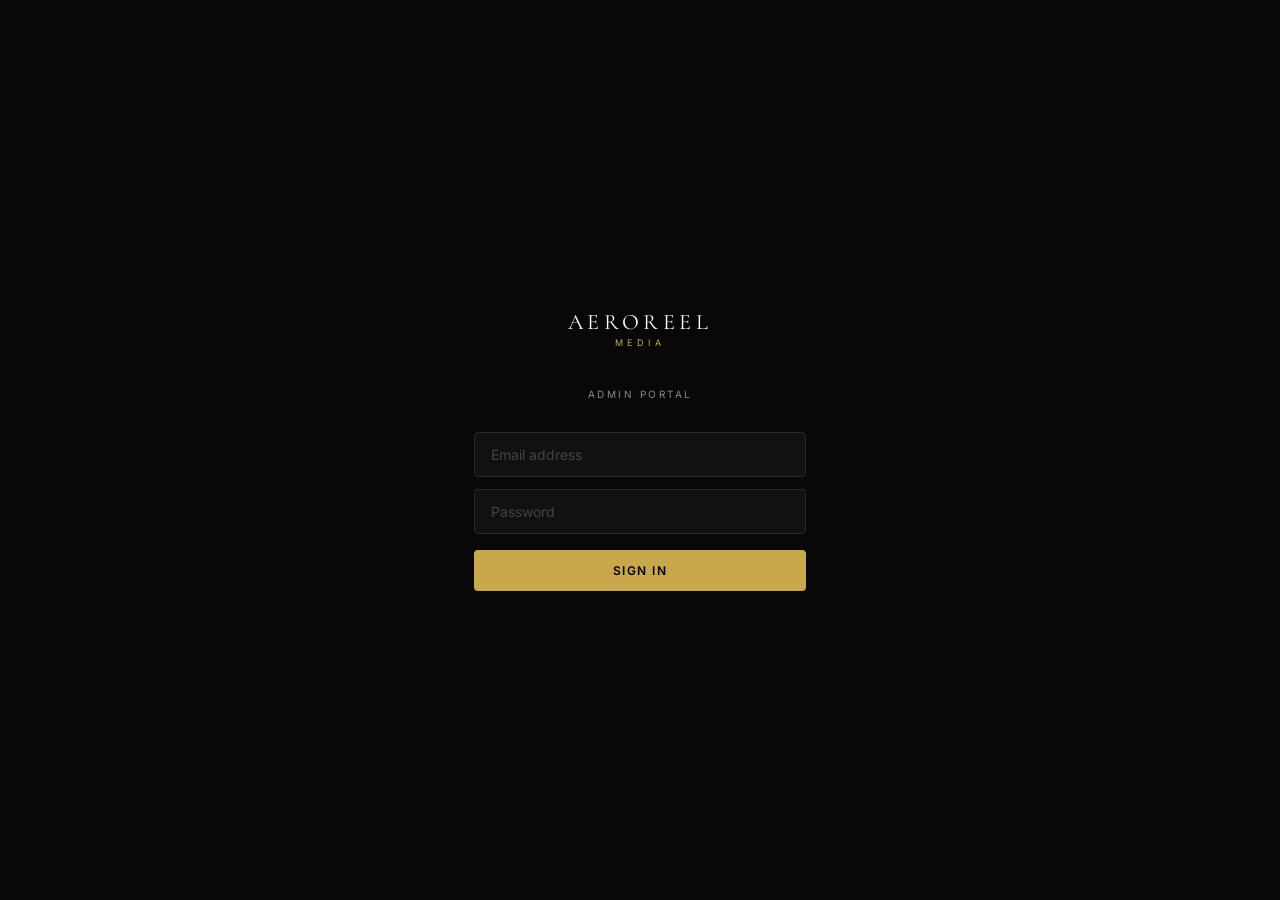
==== commit b7b5a5da: "v1.2.2" ====
--- a/admin/index.html
+++ b/admin/index.html
@@ -32,7 +32,7 @@
     button { cursor: pointer; font-family: var(--sans); border: none; background: none; color: inherit; }
     input, textarea, select { font-family: var(--sans); }
 
-    /* ── Login ── */
+    /* Login */
     .login-screen {
       position: fixed; inset: 0; background: var(--bg);
       display: flex; align-items: center; justify-content: center; z-index: 999;
@@ -49,12 +49,11 @@
     .login-box input::placeholder { color: var(--text-3); }
     .btn-login { width: 100%; padding: 13px; background: var(--accent); color: #000; font-size: 12px; font-weight: 600; letter-spacing: 0.12em; text-transform: uppercase; border-radius: var(--r); transition: background var(--ease); margin-top: 4px; }
     .btn-login:hover { background: #dbb85c; }
-    .login-hint { font-size: 11px; color: var(--text-3); margin-top: 16px; }
-
-    /* ── Layout ── */
+
+    /* Layout */
     .admin-layout { display: flex; min-height: 100vh; }
 
-    /* ── Sidebar ── */
+    /* Sidebar */
     .sidebar { width: 220px; flex-shrink: 0; background: var(--bg-2); border-right: 1px solid var(--border); display: flex; flex-direction: column; position: fixed; top: 0; left: 0; bottom: 0; }
     .sidebar-logo { padding: 24px 20px; border-bottom: 1px solid var(--border); }
     .sidebar-logo .logo-text { font-family: var(--serif); font-size: 17px; letter-spacing: 0.18em; }
@@ -68,14 +67,14 @@
     .logout-btn { display: flex; align-items: center; gap: 10px; font-size: 11px; letter-spacing: 0.08em; color: var(--text-3); transition: color var(--ease); width: 100%; text-align: left; padding: 8px 0; }
     .logout-btn:hover { color: var(--red); }
 
-    /* ── Main ── */
+    /* Main */
     .main-content { flex: 1; margin-left: 220px; padding: 32px; min-height: 100vh; }
     .topbar { display: flex; justify-content: space-between; align-items: center; margin-bottom: 32px; flex-wrap: wrap; gap: 12px; }
     .page-title { font-family: var(--serif); font-size: 28px; font-weight: 300; }
     .page-subtitle { font-size: 12px; color: var(--text-2); margin-top: 2px; }
     .topbar-right { display: flex; align-items: center; gap: 10px; flex-wrap: wrap; }
 
-    /* ── Buttons ── */
+    /* Buttons */
     .btn-sm { padding: 9px 18px; font-size: 11px; letter-spacing: 0.1em; text-transform: uppercase; border-radius: var(--r); transition: all var(--ease); font-weight: 500; display: inline-flex; align-items: center; gap: 6px; }
     .btn-accent { background: var(--accent); color: #000; }
     .btn-accent:hover { background: #dbb85c; }
@@ -86,7 +85,7 @@
     .btn-ghost { color: var(--text-2); padding: 9px 12px; }
     .btn-ghost:hover { color: var(--accent); }
 
-    /* ── Stat Cards ── */
+    /* Stat Cards */
     .stat-cards { display: grid; grid-template-columns: repeat(4,1fr); gap: 16px; margin-bottom: 32px; }
     .stat-card { background: var(--bg-2); border: 1px solid var(--border); border-radius: var(--r); padding: 24px; }
     .stat-card-label { font-size: 10px; letter-spacing: 0.18em; text-transform: uppercase; color: var(--text-2); margin-bottom: 12px; }
@@ -97,21 +96,47 @@
     .dot-accent { background: var(--accent); }
     .dot-blue { background: var(--blue); }
 
-    /* ── Tab Content ── */
+    /* Tab Content */
     .tab-content { display: none; }
     .tab-content.active { display: block; }
 
-    /* ── Panel views (sub-views within a tab) ── */
+    /* Site Images */
+    .img-slots { display: grid; grid-template-columns: repeat(auto-fill, minmax(260px, 1fr)); gap: 18px; }
+    .img-slot { background: var(--bg-2); border: 1px solid var(--border); border-radius: 6px; overflow: hidden; display: flex; flex-direction: column; }
+    .img-slot-preview { aspect-ratio: 16/10; background: #000 center/cover no-repeat; border-bottom: 1px solid var(--border); }
+    video.img-slot-preview { width: 100%; height: auto; object-fit: cover; display: block; }
+    .img-slot.is-contain .img-slot-preview { background-size: contain; background-color: #111; }
+    .img-slot-body { padding: 14px 16px; display: flex; flex-direction: column; gap: 4px; }
+    .img-slot-name { font-size: 13px; color: var(--text); font-weight: 500; }
+    .img-slot-hint { font-size: 11px; color: var(--text-3); }
+    .img-slot-status { font-size: 11px; margin-top: 2px; }
+    .img-slot-status.custom { color: var(--accent); }
+    .img-slot-status.default { color: var(--text-3); }
+    .img-slot-actions { display: flex; gap: 8px; margin-top: 10px; }
+    .img-slot input[type=file] { display: none; }
+
+    /* Site Text */
+    .text-group { margin-bottom: 32px; }
+    .text-group-title { font-size: 12px; letter-spacing: 0.15em; text-transform: uppercase; color: var(--accent); margin-bottom: 14px; padding-bottom: 8px; border-bottom: 1px solid var(--border); }
+    .text-field { margin-bottom: 18px; }
+    .text-field-head { display: flex; justify-content: space-between; align-items: center; margin-bottom: 6px; gap: 12px; }
+    .text-field-label { font-size: 12px; color: var(--text-2); }
+    .text-field-label .custom-dot { color: var(--accent); margin-left: 6px; font-size: 10px; }
+    .text-field-actions { display: flex; gap: 8px; flex-shrink: 0; }
+    .text-field textarea { width: 100%; background: var(--bg-2); border: 1px solid var(--border); border-radius: var(--r); color: var(--text); font-size: 13px; padding: 10px 12px; resize: vertical; line-height: 1.5; font-family: var(--sans); }
+    .text-field textarea:focus { outline: none; border-color: var(--accent); }
+
+    /* Panel views (sub-views within a tab) */
     .panel-view { display: none; }
     .panel-view.active { display: block; }
 
-    /* ── Cards ── */
+    /* Cards */
     .card { background: var(--bg-2); border: 1px solid var(--border); border-radius: var(--r); overflow: hidden; margin-bottom: 20px; }
     .card-header { display: flex; justify-content: space-between; align-items: center; padding: 18px 24px; border-bottom: 1px solid var(--border); flex-wrap: wrap; gap: 10px; }
     .card-title { font-size: 13px; font-weight: 500; letter-spacing: 0.04em; }
     .card-body { padding: 24px; }
 
-    /* ── Table ── */
+    /* Table */
     .data-table { width: 100%; border-collapse: collapse; }
     .data-table th { text-align: left; font-size: 10px; letter-spacing: 0.15em; text-transform: uppercase; color: var(--text-3); font-weight: 500; padding: 12px 16px; border-bottom: 1px solid var(--border); }
     .data-table td { padding: 14px 16px; border-bottom: 1px solid var(--border); font-size: 13px; color: var(--text-2); vertical-align: middle; }
@@ -135,10 +160,10 @@
     .action-btn:hover { color: var(--accent); background: rgba(201,168,76,0.08); }
     .action-btn.danger:hover { color: var(--red); background: rgba(224,96,96,0.08); }
 
-    /* ── Projects List view ── */
+    /* Projects List view */
     .projects-list-header { display: flex; justify-content: space-between; align-items: center; margin-bottom: 20px; flex-wrap: wrap; gap: 10px; }
 
-    /* ── New / Edit Project Form ── */
+    /* New / Edit Project Form */
     .panel-back { display: inline-flex; align-items: center; gap: 8px; font-size: 12px; letter-spacing: 0.08em; color: var(--text-2); margin-bottom: 28px; transition: color var(--ease); }
     .panel-back:hover { color: var(--accent); }
     .form-grid { display: grid; grid-template-columns: 1fr 1fr; gap: 16px; }
@@ -155,17 +180,17 @@
     .check-label input { width: 14px; height: 14px; accent-color: var(--accent); }
     .form-footer { margin-top: 24px; display: flex; gap: 10px; }
 
-    /* ── Cover upload in form ── */
+    /* Cover upload in form */
     .cover-upload-zone { border: 2px dashed var(--border2); border-radius: var(--r); padding: 32px; display: flex; flex-direction: column; align-items: center; gap: 10px; cursor: pointer; transition: all var(--ease); background: var(--bg-3); text-align: center; }
     .cover-upload-zone:hover { border-color: var(--accent); background: rgba(201,168,76,0.04); }
     .cover-preview { width: 100%; max-width: 200px; aspect-ratio: 4/3; object-fit: cover; border-radius: var(--r); display: none; }
 
-    /* ── Project Photos management view ── */
+    /* Project Photos management view */
     .project-photos-header { margin-bottom: 24px; }
     .project-photos-title { font-family: var(--serif); font-size: 26px; font-weight: 300; }
     .project-photos-meta { font-size: 12px; color: var(--text-2); margin-top: 4px; }
 
-    /* ── Upload zone ── */
+    /* Upload zone */
     .upload-zone { border: 2px dashed var(--border2); border-radius: var(--r); padding: 48px 24px; display: flex; flex-direction: column; align-items: center; gap: 12px; cursor: pointer; transition: all var(--ease); background: var(--bg-3); text-align: center; }
     .upload-zone:hover, .upload-zone.drag { border-color: var(--accent); background: rgba(201,168,76,0.04); }
     .upload-icon { font-size: 32px; color: var(--text-3); }
@@ -184,23 +209,23 @@
     .video-add-row { display: flex; gap: 8px; margin-bottom: 16px; }
     .video-add-row .form-input { flex: 1; }
 
-    /* ── Search ── */
+    /* Search */
     .search-wrap { position: relative; }
     .search-wrap input { padding: 9px 14px 9px 34px; background: var(--bg-3); border: 1px solid var(--border); border-radius: var(--r); color: var(--text); font-size: 12px; outline: none; width: 220px; transition: border-color var(--ease); }
     .search-wrap input:focus { border-color: var(--accent); }
     .search-wrap input::placeholder { color: var(--text-3); }
     .search-icon { position: absolute; left: 11px; top: 50%; transform: translateY(-50%); color: var(--text-3); font-size: 13px; pointer-events: none; }
 
-    /* ── Settings ── */
+    /* Settings */
     .settings-grid { display: grid; grid-template-columns: 1fr 1fr; gap: 16px; }
     .settings-grid .form-group { margin-bottom: 0; }
     .settings-footer { margin-top: 24px; display: flex; gap: 10px; }
 
-    /* ── Toast ── */
+    /* Toast */
     .toast { position: fixed; bottom: 32px; right: 32px; background: var(--bg-2); border: 1px solid var(--border); border-left: 3px solid var(--green); padding: 14px 20px; border-radius: var(--r); font-size: 13px; transform: translateY(10px); opacity: 0; transition: all 0.3s ease; pointer-events: none; z-index: 9999; }
     .toast.show { transform: translateY(0); opacity: 1; }
 
-    /* ── Confirm dialog ── */
+    /* Confirm dialog */
     .confirm-overlay { position: fixed; inset: 0; background: rgba(0,0,0,0.7); z-index: 8000; display: flex; align-items: center; justify-content: center; opacity: 0; pointer-events: none; transition: opacity var(--ease); }
     .confirm-overlay.show { opacity: 1; pointer-events: all; }
     .confirm-box { background: var(--bg-2); border: 1px solid var(--border); border-radius: var(--r); padding: 32px; max-width: 360px; width: 90%; }
@@ -226,10 +251,9 @@
         <div class="logo-sub">MEDIA</div>
       </div>
       <p class="login-badge">Admin Portal</p>
-      <input type="email" id="loginEmail" placeholder="Email address" value="Hallo@aeroreelmedia.com">
-      <input type="password" id="loginPass" placeholder="Password">
+      <input type="email" id="loginEmail" placeholder="Email address" autocomplete="username">
+      <input type="password" id="loginPass" placeholder="Password" autocomplete="current-password">
       <button class="btn-login" id="loginBtn">Sign In</button>
-      <p class="login-hint">UAT default password: admin123</p>
     </div>
   </div>
 
@@ -245,6 +269,8 @@
       <nav class="sidebar-nav">
         <div class="nav-item active" data-tab="dashboard"><span class="nav-icon">▦</span> Dashboard</div>
         <div class="nav-item" data-tab="projects"><span class="nav-icon">◧</span> Projects</div>
+        <div class="nav-item" data-tab="images"><span class="nav-icon">▢</span> Site Images</div>
+        <div class="nav-item" data-tab="text"><span class="nav-icon">¶</span> Site Text</div>
         <div class="nav-item" data-tab="bookings"><span class="nav-icon">◈</span> Bookings</div>
         <div class="nav-item" data-tab="emails"><span class="nav-icon">✉</span> Email List</div>
         <div class="nav-item" data-tab="settings"><span class="nav-icon">◎</span> Settings</div>
@@ -257,7 +283,7 @@
     <!-- Main Content -->
     <main class="main-content">
 
-      <!-- ═══ DASHBOARD ═══ -->
+      <!-- DASHBOARD -->
       <div class="tab-content active" id="tab-dashboard">
         <div class="topbar">
           <div>
@@ -314,7 +340,7 @@
         </div>
       </div>
 
-      <!-- ═══ PROJECTS ═══ -->
+      <!-- PROJECTS -->
       <div class="tab-content" id="tab-projects">
 
         <!-- View 1: Projects List -->
@@ -463,7 +489,35 @@
 
       </div>
 
-      <!-- ═══ BOOKINGS ═══ -->
+      <!-- SITE IMAGES -->
+      <div class="tab-content" id="tab-images">
+        <div class="topbar">
+          <div>
+            <h1 class="page-title">Site Images</h1>
+            <p class="page-subtitle">Swap the fixed front-end images. Layout &amp; text stay the same — only the picture changes.</p>
+          </div>
+        </div>
+        <div class="card">
+          <div class="card-body">
+            <div class="img-slots" id="siteImagesGrid"></div>
+          </div>
+        </div>
+      </div>
+
+      <!-- SITE TEXT -->
+      <div class="tab-content" id="tab-text">
+        <div class="topbar">
+          <div>
+            <h1 class="page-title">Site Text</h1>
+            <p class="page-subtitle">Edit the wording on the public site. Layout stays the same — only the text changes. Leave a field empty &amp; Reset to restore the original.</p>
+          </div>
+        </div>
+        <div class="card">
+          <div class="card-body" id="siteTextGroups"></div>
+        </div>
+      </div>
+
+      <!-- BOOKINGS -->
       <div class="tab-content" id="tab-bookings">
         <div class="topbar">
           <div>
@@ -488,7 +542,7 @@
         </div>
       </div>
 
-      <!-- ═══ EMAIL LIST ═══ -->
+      <!-- EMAIL LIST -->
       <div class="tab-content" id="tab-emails">
         <div class="topbar">
           <div>
@@ -515,7 +569,7 @@
         </div>
       </div>
 
-      <!-- ═══ SETTINGS ═══ -->
+      <!-- SETTINGS -->
       <div class="tab-content" id="tab-settings">
         <div class="topbar">
           <div><h1 class="page-title">Settings</h1><p class="page-subtitle">Site configuration</p></div>
@@ -581,7 +635,7 @@
   <div class="toast" id="toast"></div>
 
   <script>
-    /* ── Live data from the PHP/MySQL API ── */
+    /* Data loading */
     let PROJECTS = [];      // each project's `media` array is mapped to `photos` for this UI
     let BOOKINGS = [];
     let SUBSCRIBERS = [];
@@ -616,7 +670,7 @@
       initDashboard();
     }
 
-    /* ── Media helper: detect YouTube/Vimeo links (same logic as the public site) ── */
+    /* Detect YouTube/Vimeo links */
     function resolveMedia(url) {
       let m = url.match(/(?:youtube\.com\/(?:watch\?v=|embed\/)|youtu\.be\/)([\w-]{11})/);
       if (m) return { type:'video', poster:`https://img.youtube.com/vi/${m[1]}/hqdefault.jpg` };
@@ -625,7 +679,7 @@
       return { type:'image', src:url };
     }
 
-    /* ── Login / Logout (real session auth) ── */
+    /* Login / Logout */
     document.getElementById('loginBtn').addEventListener('click', async () => {
       const email = document.getElementById('loginEmail').value.trim();
       const password = document.getElementById('loginPass').value;
@@ -643,25 +697,27 @@
       document.getElementById('loginScreen').classList.remove('hidden');
     });
 
-    /* ── Tab switching ── */
+    /* Tab switching */
     function switchTab(name) {
       document.querySelectorAll('.nav-item').forEach(i => i.classList.remove('active'));
       document.querySelectorAll('.tab-content').forEach(t => t.classList.remove('active'));
       document.querySelector(`[data-tab="${name}"]`).classList.add('active');
       document.getElementById(`tab-${name}`).classList.add('active');
       if (name === 'projects') showView('list');
+      if (name === 'images') loadSiteImages();
+      if (name === 'text') loadSiteText();
     }
     document.querySelectorAll('.nav-item').forEach(item => {
       item.addEventListener('click', () => switchTab(item.dataset.tab));
     });
 
-    /* ── Panel view switching (within Projects tab) ── */
+    /* Panel view switching (within Projects tab) */
     function showView(name) {
       document.querySelectorAll('#tab-projects .panel-view').forEach(v => v.classList.remove('active'));
       document.getElementById(`view-${name}`).classList.add('active');
     }
 
-    /* ── Date formatting ── */
+    /* Date formatting */
     function fmtDate(s) {
       if (!s) return '';
       const d = new Date(s);
@@ -669,7 +725,7 @@
     }
     const badgeFor = status => status === 'Confirmed' ? 'badge-done' : status === 'In Review' ? 'badge-review' : 'badge-new';
 
-    /* ── Init dashboard ── */
+    /* Init dashboard */
     function initDashboard() {
       const totalPhotos = PROJECTS.reduce((sum, p) => sum + p.photos.length, 0);
       document.getElementById('dashPhotoCount').textContent = totalPhotos;
@@ -698,7 +754,7 @@
       </tbody></table>`;
     }
 
-    /* ── Bookings + Subscribers tables (from DB) ── */
+    /* Bookings + Subscribers tables (from DB) */
     function renderBookings() {
       const tbody = document.getElementById('bookingsTableBody');
       if (!tbody) return;
@@ -738,7 +794,7 @@
       resetBatch('subscribers');
     }
 
-    /* ── Render projects table ── */
+    /* Render projects table */
     function renderProjectsTable(filter) {
       const list = filter ? PROJECTS.filter(p => p.title.toLowerCase().includes(filter.toLowerCase()) || p.category.toLowerCase().includes(filter.toLowerCase())) : PROJECTS;
       document.getElementById('projectCountLabel').textContent = `${list.length} project${list.length !== 1 ? 's' : ''}`;
@@ -764,7 +820,7 @@
 
     document.getElementById('projectSearch').addEventListener('input', e => renderProjectsTable(e.target.value));
 
-    /* ── New project ── */
+    /* New project */
     document.getElementById('btnNewProject').addEventListener('click', () => {
       document.getElementById('editingProjectId').value = '';
       document.getElementById('projectForm').reset();
@@ -778,7 +834,7 @@
     document.getElementById('formBack').addEventListener('click', () => showView('list'));
     document.getElementById('formCancelBtn').addEventListener('click', () => showView('list'));
 
-    /* ── Edit project ── */
+    /* Edit project */
     function openEditForm(id) {
       const p = PROJECTS.find(x => x.id === id);
       if (!p) return;
@@ -804,7 +860,7 @@
       showView('form');
     }
 
-    /* ── Cover photo upload in form ── */
+    /* Cover photo upload in form */
     let pendingCoverFile = null;  // uploaded to the server when the form is saved
     const coverZone = document.getElementById('coverUploadZone');
     const coverInput = document.getElementById('coverFileInput');
@@ -833,7 +889,237 @@
       return res.url;
     }
 
-    /* ── Save project form (persists to MySQL via the API) ── */
+    /* Site Images */
+    const SITE_IMAGE_SLOTS = [
+      { key:'logo',      name:'Logo',                                  hint:'Top-left + footer. Use a transparent PNG.', def:'/images/logo.png', contain:true },
+      { key:'hero',      name:'Hero Background',                        hint:'Full-screen image or a video (WebM recommended, MP4 also works) — plays muted & loops.',    def:'https://images.unsplash.com/photo-1473968512647-3e447244af8f?w=1920&q=80', accept:'image/*,video/webm,video/mp4,video/ogg' },
+      { key:'service-1', name:'Service 1 — Cinematic Video Production', hint:'Service card image.', def:'https://images.unsplash.com/photo-1519741497674-611481863552?w=600&q=70' },
+      { key:'service-2', name:'Service 2 — Commercial Photography',     hint:'Service card image.', def:'https://images.unsplash.com/photo-1560518883-ce09059eeffa?w=600&q=70' },
+      { key:'service-3', name:'Service 3 — Short-Form Video Marketing', hint:'Service card image.', def:'https://images.unsplash.com/photo-1556761175-b413da4baf72?w=600&q=70' },
+      { key:'service-4', name:'Service 4 — Drone Media & Site Tracking',hint:'Service card image.', def:'https://images.unsplash.com/photo-1504307651254-35680f356dfd?w=600&q=70' },
+      { key:'service-5', name:'Service 5 — Social Media Management',    hint:'Service card image.', def:'https://images.unsplash.com/photo-1533174072545-7a4b6ad7a6c3?w=600&q=70' },
+      { key:'service-6', name:'Service 6 — Web Design & Digital Growth',hint:'Service card image.', def:'https://images.unsplash.com/photo-1531746020798-e6953c6e8e04?w=600&q=70' },
+      { key:'our-story', name:'Our Story',                             hint:'Photo in the About / Our Story section.',   def:'/images/our_story.jpeg' },
+    ];
+    let SITE_IMAGES = {};
+
+    async function loadSiteImages() {
+      const data = await apiGet('site_images.php').catch(() => ({}));
+      SITE_IMAGES = (data && !Array.isArray(data)) ? data : {};
+      renderSiteImages();
+    }
+
+    function isVideoUrl(u) {
+      return /\.(mp4|webm|ogg|ogv|m4v|mov)(\?|#|$)/i.test(u || '');
+    }
+
+    function renderSiteImages() {
+      const grid = document.getElementById('siteImagesGrid');
+      if (!grid) return;
+      grid.innerHTML = SITE_IMAGE_SLOTS.map(s => {
+        const override = SITE_IMAGES[s.key];
+        const raw = override || s.def;
+        const url = raw.replace(/'/g, "\\'");
+        const isCustom = !!override;
+        const isVid = isVideoUrl(raw);
+        const accept = s.accept || 'image/*';
+        const preview = isVid
+          ? `<video class="img-slot-preview" src="${url}" muted loop autoplay playsinline></video>`
+          : `<div class="img-slot-preview" style="background-image:url('${url}')"></div>`;
+        const status = isCustom ? (isVid ? '● Custom video' : '● Custom image') : '○ Using default';
+        return `
+          <div class="img-slot${s.contain ? ' is-contain' : ''}">
+            ${preview}
+            <div class="img-slot-body">
+              <span class="img-slot-name">${s.name}</span>
+              <span class="img-slot-hint">${s.hint}</span>
+              <span class="img-slot-status ${isCustom ? 'custom' : 'default'}">${status}</span>
+              <div class="img-slot-actions">
+                <label class="btn-sm btn-accent">Upload<input type="file" accept="${accept}" data-slot="${s.key}"></label>
+                <button class="btn-sm btn-outline" data-slot-url="${s.key}">Use URL</button>
+                <button class="btn-sm btn-danger" data-slot-reset="${s.key}"${isCustom ? '' : ' disabled'}>Reset</button>
+              </div>
+            </div>
+          </div>`;
+      }).join('');
+    }
+
+    async function saveSiteImage(key, url) {
+      const res = await apiSend('site_images.php', 'POST', { key, url });
+      if (!res || !res.ok) { showToast((res && res.error) || 'Save failed'); return; }
+      await loadSiteImages();
+      showToast(url ? 'Image updated' : 'Reset to default');
+    }
+
+    document.getElementById('siteImagesGrid').addEventListener('change', async e => {
+      const input = e.target.closest('input[type=file][data-slot]');
+      if (!input || !input.files[0]) return;
+      try {
+        showToast('Uploading…');
+        const url = await uploadFile(input.files[0]);
+        await saveSiteImage(input.dataset.slot, url);
+      } catch (err) { showToast(err.message || 'Upload failed'); }
+      input.value = '';
+    });
+
+    document.getElementById('siteImagesGrid').addEventListener('click', e => {
+      const urlBtn = e.target.closest('[data-slot-url]');
+      if (urlBtn) {
+        const key = urlBtn.dataset.slotUrl;
+        const isHero = key === 'hero';
+        const url = prompt(isHero
+          ? 'Paste a direct image or video URL (WebM or MP4) for the hero background:'
+          : 'Paste a direct image URL for this slot:', SITE_IMAGES[key] || '');
+        if (url && url.trim()) saveSiteImage(key, url.trim());
+        return;
+      }
+      const resetBtn = e.target.closest('[data-slot-reset]');
+      if (resetBtn && !resetBtn.disabled) {
+        askConfirm('Reset to default?', 'This puts the original image back on the live site.', () => saveSiteImage(resetBtn.dataset.slotReset, ''));
+      }
+    });
+
+    /* Site Text */
+    const TEXT_GROUPS = [
+      { title: 'Hero (top of page)', fields: [
+        { key:'hero-eyebrow',  label:'Eyebrow line', def:`A Full-Service Media Marketing Agency for Construction, Hospitality & Commercial Brands` },
+        { key:'hero-title-1',  label:'Headline — line 1', def:`Drive Growth and Authority` },
+        { key:'hero-title-2',  label:'Headline — line 2 (accent)', def:`Through Cinematic Marketing` },
+        { key:'hero-desc',     label:'Sub-text', big:true, def:`Cinematic media production, short-form video, and digital strategy — all under one roof, built to grow your brand.` },
+      ]},
+      { title: 'Services — section header', fields: [
+        { key:'services-eyebrow', label:'Eyebrow', def:`What We Do` },
+        { key:'services-title',   label:'Title', def:`Our Services` },
+        { key:'services-desc',    label:'Description', big:true, def:`From high-impact cinematic production to data-driven digital growth, we deliver full-service marketing strategies that drive real business results.` },
+      ]},
+      { title: 'Service Card 1', fields: [
+        { key:'service-1-tag',   label:'Tag', def:`Video` },
+        { key:'service-1-title', label:'Title', def:`Cinematic Video Production` },
+        { key:'service-1-desc',  label:'Body', big:true, def:`Elevate your brand prestige with cinematic style video content. We combine high-end ground cinematography with storytelling to produce commercial advertisements, corporate anthems, and hospitality promotional films that captivate audiences and inspire action.` },
+      ]},
+      { title: 'Service Card 2', fields: [
+        { key:'service-2-tag',   label:'Tag', def:`Photography` },
+        { key:'service-2-title', label:'Title', def:`Commercial Photography` },
+        { key:'service-2-desc',  label:'Body', big:true, def:`Replace generic stock photos with premium, custom visual assets. We deliver elite, editorial-grade imagery tailored for marketing campaigns, corporate portfolios, and digital growth.` },
+      ]},
+      { title: 'Service Card 3', fields: [
+        { key:'service-3-tag',   label:'Tag', def:`Social` },
+        { key:'service-3-title', label:'Title', def:`Short-Form Video Marketing` },
+        { key:'service-3-desc',  label:'Body', big:true, def:`Dominate social feeds where your customers hang out. We fully manage the scripting, shooting, and editing of high-impact Instagram Reels, TikToks, and YouTube Shorts designed to trigger platform algorithms, maximize viral engagement, and flood your business with new leads.` },
+      ]},
+      { title: 'Service Card 4', fields: [
+        { key:'service-4-tag',   label:'Tag', def:`Drone` },
+        { key:'service-4-title', label:'Title', def:`Drone Media & Site Tracking` },
+        { key:'service-4-desc',  label:'Body', big:true, def:`Leverage high-precision aerial solutions backed by advanced RPAS-certified compliance. We specialize in regular construction site progress tracking, and high-impact tender videos.` },
+      ]},
+      { title: 'Service Card 5', fields: [
+        { key:'service-5-tag',   label:'Tag', def:`SMM` },
+        { key:'service-5-title', label:'Title', def:`Social Media Management` },
+        { key:'service-5-desc',  label:'Body', big:true, def:`Turn online attention into long-term customer loyalty. From continuous content calendar planning and strategic copywriting to visual curation, we manage your brand's everyday digital presence, whether it's building a vibrant aesthetic on Instagram or industry authority on LinkedIn.` },
+      ]},
+      { title: 'Service Card 6', fields: [
+        { key:'service-6-tag',   label:'Tag', def:`Web` },
+        { key:'service-6-title', label:'Title', def:`Web Design & Digital Growth` },
+        { key:'service-6-desc',  label:'Body', big:true, def:`Your website should be your highest-performing salesman. We design high-converting, premium digital experiences, seamlessly integrating advanced booking systems for hospitality and showcasing expansive B2B portfolios for construction, all optimized with Google SEO to capture active search traffic.` },
+      ]},
+      { title: 'Portfolio — section header', fields: [
+        { key:'portfolio-eyebrow', label:'Eyebrow', def:`Our Work` },
+        { key:'portfolio-title',   label:'Title', def:`Projects` },
+        { key:'portfolio-desc',    label:'Description', big:true, def:`Browse our work by industry type. Click any project to view the full gallery.` },
+      ]},
+      { title: 'Booking — section header', fields: [
+        { key:'booking-eyebrow', label:'Eyebrow', def:`Get Started` },
+        { key:'booking-title',   label:'Title', def:`Request a Marketing Proposal` },
+        { key:'booking-desc',    label:'Description', big:true, def:`Tell us about your business goals and we'll design a tailored media marketing strategy for you within 24 hours.` },
+      ]},
+      { title: 'Our Story (About)', fields: [
+        { key:'about-eyebrow',  label:'Eyebrow', def:`Our Story` },
+        { key:'about-title-1',  label:'Title — line 1', def:`Born From Passion.` },
+        { key:'about-title-2',  label:'Title — line 2 (accent)', def:`Driven by Perspective.` },
+        { key:'about-p1',       label:'Paragraph 1', big:true, def:`Founded in Hong Kong in 2017, Aeroreel Media began with a simple belief: every story deserves to be told from the perfect angle. What started as our founder Andy’s dream, armed with just a single drone, has since evolved into a full-service visual storytelling studio.` },
+        { key:'about-p2',       label:'Paragraph 2', big:true, def:`We seamlessly blend cinematic video production with data-driven marketing strategies, helping construction, hospitality, and commercial brands cut through the noise and stand out in today's crowded digital landscape.` },
+        { key:'stat-1-label',   label:'Stat 1 label', def:`Years Experience` },
+        { key:'stat-2-label',   label:'Stat 2 label', def:`Projects Completed` },
+        { key:'stat-3-label',   label:'Stat 3 label', def:`Happy Client` },
+      ]},
+      { title: 'Contact & Newsletter', fields: [
+        { key:'contact-eyebrow', label:'Eyebrow', def:`Get In Touch` },
+        { key:'contact-title-1', label:'Title — line 1', def:`Let's Create` },
+        { key:'contact-title-2', label:'Title — line 2 (accent)', def:`Something Beautiful` },
+        { key:'contact-email',   label:'Email shown', def:`Hallo@aeroreelmedia.com` },
+        { key:'contact-phone',   label:'Phone shown', def:`825-288-2184` },
+        { key:'contact-base',    label:'Base / location', def:`Calgary / Hong Kong` },
+        { key:'signup-title',    label:'Newsletter heading', def:`Get Our Agency Capabilities Brochure` },
+        { key:'signup-desc',     label:'Newsletter description', big:true, def:`Enter your email to download our full service portfolio, project case studies, and standard retainer pricing.` },
+      ]},
+      { title: 'Footer', fields: [
+        { key:'footer-tagline', label:'Tagline', def:`Your Story, Our Lens.` },
+      ]},
+    ];
+    const TEXT_DEFAULTS = {};
+    TEXT_GROUPS.forEach(g => g.fields.forEach(f => { TEXT_DEFAULTS[f.key] = f.def; }));
+    let SITE_TEXT = {};
+
+    function escapeHtml(s) {
+      return String(s).replace(/&/g, '&amp;').replace(/</g, '&lt;').replace(/>/g, '&gt;');
+    }
+
+    async function loadSiteText() {
+      const data = await apiGet('site_text.php').catch(() => ({}));
+      SITE_TEXT = (data && !Array.isArray(data)) ? data : {};
+      renderSiteText();
+    }
+
+    function renderSiteText() {
+      const box = document.getElementById('siteTextGroups');
+      if (!box) return;
+      box.innerHTML = TEXT_GROUPS.map(g => `
+        <div class="text-group">
+          <div class="text-group-title">${g.title}</div>
+          ${g.fields.map(f => {
+            const override = SITE_TEXT[f.key];
+            const isCustom = override != null && override !== '';
+            const val = isCustom ? override : f.def;
+            return `
+              <div class="text-field">
+                <div class="text-field-head">
+                  <span class="text-field-label">${f.label}${isCustom ? '<span class="custom-dot">● edited</span>' : ''}</span>
+                  <span class="text-field-actions">
+                    <button class="btn-sm btn-accent" data-text-save="${f.key}">Save</button>
+                    <button class="btn-sm btn-danger" data-text-reset="${f.key}"${isCustom ? '' : ' disabled'}>Reset</button>
+                  </span>
+                </div>
+                <textarea data-text-input="${f.key}" rows="${f.big ? 4 : 2}">${escapeHtml(val)}</textarea>
+              </div>`;
+          }).join('')}
+        </div>`).join('');
+    }
+
+    async function saveSiteText(key, content) {
+      const res = await apiSend('site_text.php', 'POST', { key, content });
+      if (!res || !res.ok) { showToast((res && res.error) || 'Save failed'); return; }
+      await loadSiteText();
+      showToast(content ? 'Text updated' : 'Reset to default');
+    }
+
+    document.getElementById('siteTextGroups').addEventListener('click', e => {
+      const saveBtn = e.target.closest('[data-text-save]');
+      if (saveBtn) {
+        const key = saveBtn.dataset.textSave;
+        const ta = document.querySelector(`[data-text-input="${key}"]`);
+        let val = ta.value.trim();
+        // Typing the original text back = no override needed.
+        if (val === (TEXT_DEFAULTS[key] || '').trim()) val = '';
+        saveSiteText(key, val);
+        return;
+      }
+      const resetBtn = e.target.closest('[data-text-reset]');
+      if (resetBtn && !resetBtn.disabled) {
+        askConfirm('Reset to default?', 'This puts the original wording back on the live site.', () => saveSiteText(resetBtn.dataset.textReset, ''));
+      }
+    });
+
+    /* Save project form */
     document.getElementById('projectForm').addEventListener('submit', async e => {
       e.preventDefault();
       const title = document.getElementById('fTitle').value.trim();
@@ -870,7 +1156,7 @@
       showView('list');
     });
 
-    /* ── Manage photos for a project ── */
+    /* Manage photos for a project */
     let currentPhotoProjectId = null;
 
     function openPhotosView(id) {
@@ -965,7 +1251,7 @@
       showToast('Video added ✓');
     });
 
-    /* ── Generic confirm dialog ── */
+    /* Generic confirm dialog */
     const confirmOverlay = document.getElementById('confirmOverlay');
     let pendingConfirm = null;
     function askConfirm(title, msg, onOk) {
@@ -992,7 +1278,7 @@
       });
     }
 
-    /* ── Bookings / Subscribers: edit + delete ── */
+    /* Bookings / Subscribers: edit + delete */
     const EDIT_CONFIG = {
       booking: { endpoint: 'bookings.php', title: 'Edit Booking', list: () => BOOKINGS, fields: [
         { key: 'name', label: 'Name' },
@@ -1060,7 +1346,7 @@
       });
     }
 
-    /* ── Batch select + delete (bookings / subscribers) ── */
+    /* Batch select + delete (bookings / subscribers) */
     const BATCH = {
       projects:    { rowClass: 'row-check-projects',    checkAll: 'checkAllProjects',    btn: 'btnDeleteProjects',    tbody: 'projectsTableBody',    endpoint: 'projects.php',    label: 'project' },
       bookings:    { rowClass: 'row-check-bookings',    checkAll: 'checkAllBookings',    btn: 'btnDeleteBookings',    tbody: 'bookingsTableBody',    endpoint: 'bookings.php',    label: 'booking' },
@@ -1103,7 +1389,7 @@
     setupBatch('bookings');
     setupBatch('subscribers');
 
-    /* ── Toast ── */
+    /* Toast */
     function showToast(msg) {
       const t = document.getElementById('toast');
       t.textContent = msg;
@@ -1111,7 +1397,7 @@
       setTimeout(() => t.classList.remove('show'), 2800);
     }
 
-    /* ── Init on load: skip login if a session already exists ── */
+    /* Init on load: skip login if a session already exists */
     (async function () {
       const me = await apiGet('auth.php?action=me').catch(() => ({ loggedIn: false }));
       if (me && me.loggedIn) {
